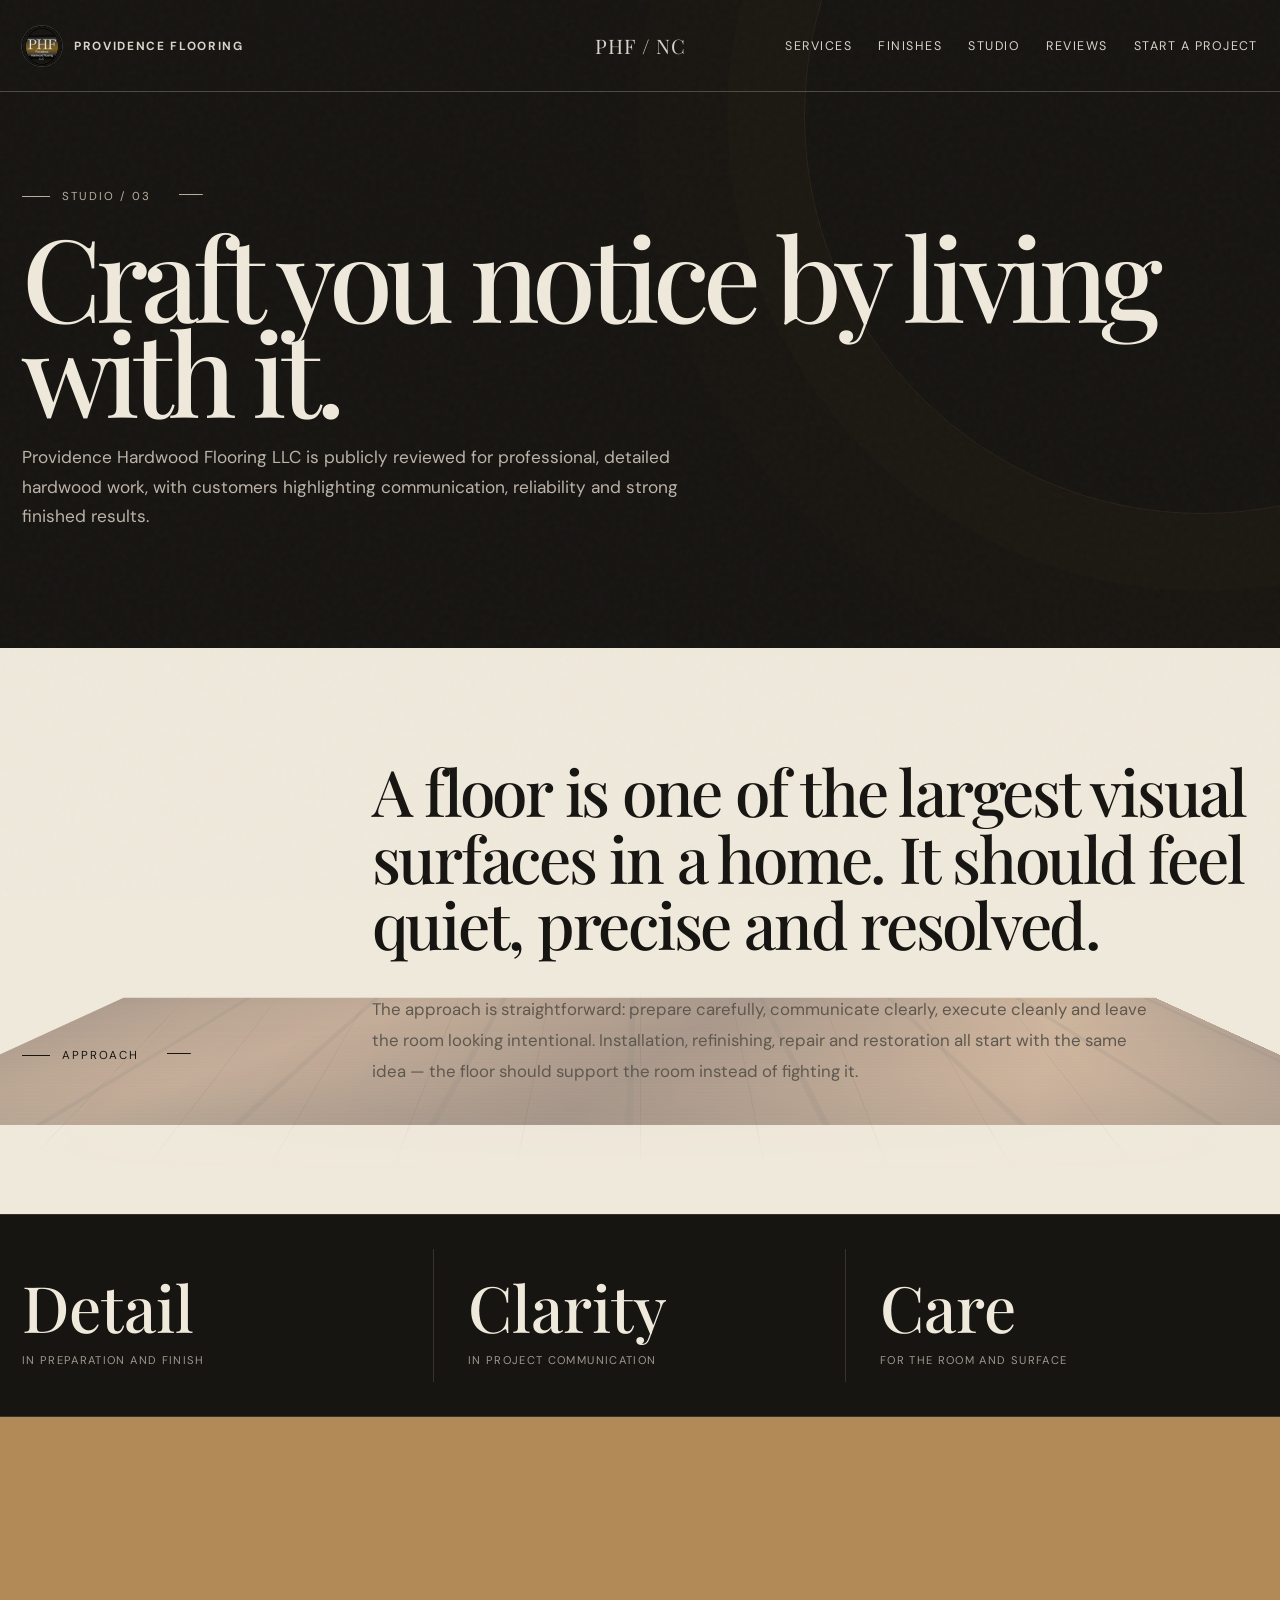
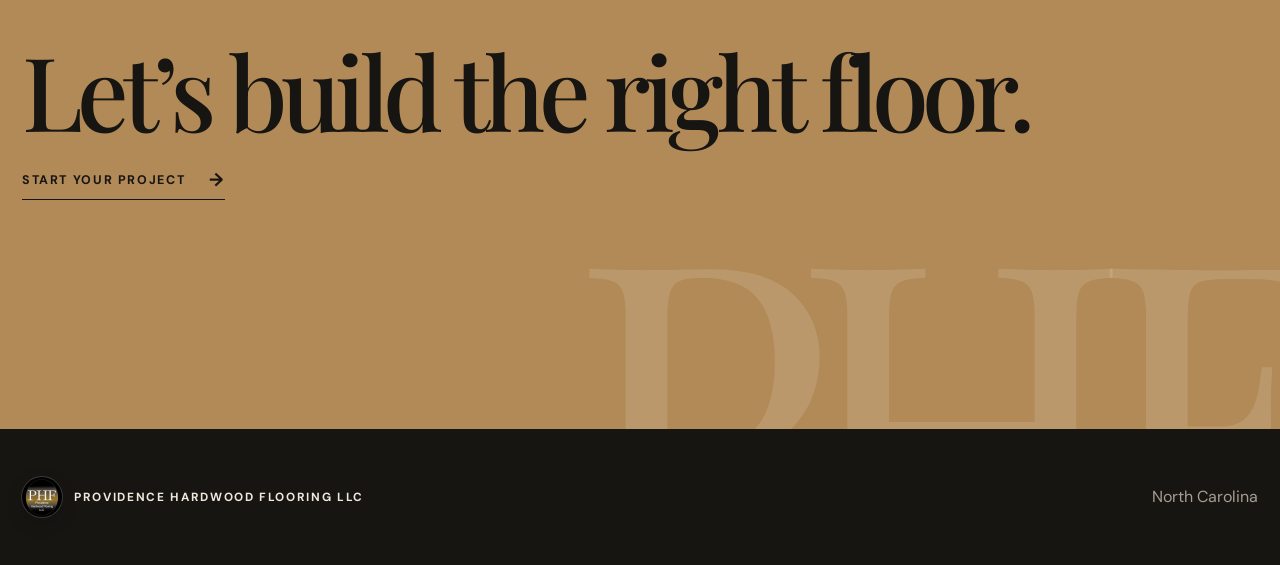
==== about.html @ 2ab694fd "Add files via upload" ====
<!doctype html><html lang="en"><head><meta charset="utf-8"><meta name="viewport" content="width=device-width,initial-scale=1">
<link rel="icon" type="image/jpeg" href="logo.jpeg"><title>The Work | Providence Hardwood Flooring LLC</title><link rel="stylesheet" href="styles.css"></head><body><div class="noise"></div>
<header class="nav"><div class="shell nav-inner"><a class="brand" href="index.html"><img src="logo.jpeg" alt="Providence Hardwood Flooring logo"><span>Providence Flooring</span></a><div class="nav-mark">PHF / NC</div><nav class="links"><a href="services.html">Services</a><a href="gallery.html">Finishes</a><a href="about.html">Studio</a><a href="reviews.html">Reviews</a><a href="contact.html">Start a project</a></nav><button class="menu-btn">☰</button></div><div class="mobile-panel"><a href="services.html">Services</a><a href="gallery.html">Finishes</a><a href="about.html">Studio</a><a href="reviews.html">Reviews</a><a href="contact.html">Start a project</a></div></header>
<main><section class="page-hero"><div class="shell"><div class="section-label">Studio / 03</div><h1>Craft you notice by living with it.</h1><p>Providence Hardwood Flooring LLC is publicly reviewed for professional, detailed hardwood work, with customers highlighting communication, reliability and strong finished results.</p></div></section>
<section class="content-section"><div class="shell editorial-grid"><div class="section-label">Approach</div><div class="editorial-main"><p class="large-copy">A floor is one of the largest visual surfaces in a home. It should feel quiet, precise and resolved.</p><p class="body-copy">The approach is straightforward: prepare carefully, communicate clearly, execute cleanly and leave the room looking intentional. Installation, refinishing, repair and restoration all start with the same idea — the floor should support the room instead of fighting it.</p></div></div></section>
<section class="proof-band"><div class="shell proof-grid"><div class="proof-item"><strong>Detail</strong><span>In preparation and finish</span></div><div class="proof-item"><strong>Clarity</strong><span>In project communication</span></div><div class="proof-item"><strong>Care</strong><span>For the room and surface</span></div></div></section>
<section class="cta-architect"><div class="shell"><h2>Let’s build the right floor.</h2><a class="text-link" href="contact.html">Start your project <b>→</b></a></div></section></main>
<footer class="footer"><div class="shell footer-grid"><a class="brand" href="index.html"><img src="logo.jpeg" alt=""><span>Providence Hardwood Flooring LLC</span></a><div>North Carolina</div></div></footer><script src="app.js"></script></body></html>
---- styles.css ----
@import url('https://fonts.googleapis.com/css2?family=DM+Sans:wght@400;500;600;700&family=Playfair+Display:ital,wght@0,500;0,600;1,500&display=swap');

:root{
  --paper:#efe9dc;
  --paper-2:#e5dccb;
  --ink:#171512;
  --ink-soft:#5e584f;
  --brown:#6f4a2d;
  --brown-deep:#392719;
  --brass:#a67b3d;
  --line:rgba(23,21,18,.18);
  --white:#fbf8f1;
}
*{box-sizing:border-box}
html{scroll-behavior:smooth}
body{margin:0;background:var(--paper);color:var(--ink);font-family:'DM Sans',system-ui,sans-serif;overflow-x:hidden}
a{color:inherit}
::selection{background:var(--ink);color:var(--paper)}
.noise{position:fixed;inset:0;pointer-events:none;z-index:1000;opacity:.045;background-image:url("data:image/svg+xml,%3Csvg viewBox='0 0 180 180' xmlns='http://www.w3.org/2000/svg'%3E%3Cfilter id='n'%3E%3CfeTurbulence type='fractalNoise' baseFrequency='.9' numOctaves='4' stitchTiles='stitch'/%3E%3C/filter%3E%3Crect width='100%25' height='100%25' filter='url(%23n)' opacity='.55'/%3E%3C/svg%3E")}
.shell{width:min(1480px,calc(100% - 44px));margin:auto}

/* editorial navigation */
.nav{position:fixed;inset:0 0 auto;z-index:100;height:92px;border-bottom:1px solid rgba(239,233,220,.28);color:var(--paper);mix-blend-mode:difference}
.nav-inner{height:100%;display:grid;grid-template-columns:1fr auto 1fr;align-items:center}
.brand{display:flex;align-items:center;gap:12px;text-decoration:none;font-weight:700;letter-spacing:.14em;font-size:.74rem;text-transform:uppercase}
.brand img{width:40px;height:40px;border-radius:50%;object-fit:cover;filter:grayscale(1) contrast(1.1)}
.nav-mark{font-family:'Playfair Display',serif;font-size:1.25rem;letter-spacing:.05em}
.links{justify-self:end;display:flex;align-items:center;gap:26px}
.links a{text-decoration:none;font-size:.78rem;text-transform:uppercase;letter-spacing:.12em;position:relative}
.links a:after{content:"";position:absolute;left:0;right:100%;bottom:-5px;height:1px;background:currentColor;transition:.25s}
.links a:hover:after{right:0}
.menu-btn{display:none;border:0;background:none;color:inherit;font-size:1.4rem}
.mobile-panel{display:none}

/* homepage */
.hero{min-height:100vh;background:var(--ink);color:var(--paper);position:relative;overflow:hidden;padding:128px 0 42px}
.hero-grid{display:grid;grid-template-columns:minmax(0,1.15fr) minmax(370px,.85fr);gap:3vw;align-items:end;min-height:calc(100vh - 170px)}
.hero-kicker{font-size:.75rem;letter-spacing:.18em;text-transform:uppercase;display:flex;gap:12px;align-items:center;margin-bottom:20px}
.hero-kicker:before{content:"";width:56px;height:1px;background:currentColor}
.hero h1{font-family:'Playfair Display',serif;font-size:clamp(5rem,10.4vw,11rem);font-weight:500;letter-spacing:-.07em;line-height:.72;margin:0;max-width:1100px}
.hero h1 i{font-weight:500;color:#b99768}
.hero-copy{padding:0 0 22px 24px;border-left:1px solid rgba(239,233,220,.28)}
.hero-copy p{font-size:clamp(1rem,1.5vw,1.25rem);line-height:1.65;color:#c9c0b2;max-width:500px;margin:0 0 28px}
.text-link{display:inline-flex;gap:24px;align-items:center;text-decoration:none;text-transform:uppercase;letter-spacing:.13em;font-size:.78rem;font-weight:700;border-bottom:1px solid currentColor;padding-bottom:7px}
.text-link b{font-size:1.15rem;transition:.25s transform}.text-link:hover b{transform:translateX(6px)}
.hero-floor{position:absolute;right:-5vw;top:22vh;width:44vw;height:46vw;max-height:620px;max-width:620px;perspective:1000px;pointer-events:none;opacity:.72}
.hero-floor-inner{position:absolute;inset:6%;transform:rotateX(63deg) rotateZ(35deg);transform-style:preserve-3d}
.hero-floor .plank{position:absolute;left:0;width:100%;height:11%;border:1px solid rgba(255,255,255,.18);background:linear-gradient(90deg,#322217,#765033 35%,#472f20 70%,#8b6443);box-shadow:0 10px 30px rgba(0,0,0,.28);transform:translateZ(calc(var(--i) * 5px));top:calc(var(--i) * 10%)}
.hero-logo-seal{position:absolute;right:4vw;bottom:44px;width:116px;height:116px;border-radius:50%;border:1px solid rgba(239,233,220,.42);display:grid;place-items:center;animation:spin 22s linear infinite}
.hero-logo-seal img{width:78px;height:78px;border-radius:50%;object-fit:cover;animation:spinReverse 22s linear infinite}
.hero-index{position:absolute;left:22px;bottom:36px;writing-mode:vertical-rl;transform:rotate(180deg);font-size:.7rem;letter-spacing:.18em;text-transform:uppercase;color:#817a70}

.statement{padding:120px 0 140px;border-bottom:1px solid var(--line)}
.statement-grid{display:grid;grid-template-columns:220px 1fr;gap:8vw;align-items:start}
.section-label{font-size:.72rem;letter-spacing:.17em;text-transform:uppercase;position:sticky;top:125px;display:flex;align-items:center;gap:12px}.section-label:before{content:"";width:28px;height:1px;background:var(--ink)}
.statement h2{font-family:'Playfair Display',serif;font-size:clamp(3.3rem,6.4vw,7.4rem);line-height:.95;font-weight:500;letter-spacing:-.045em;margin:0;max-width:1150px}
.statement h2 span{color:var(--brass);font-style:italic}

.services-strip{border-bottom:1px solid var(--line)}
.service-row{display:grid;grid-template-columns:90px 1fr 1fr 54px;gap:3vw;align-items:center;padding:34px 0;border-top:1px solid var(--line);text-decoration:none;transition:.35s background,.35s padding}
.service-row:hover{background:rgba(255,255,255,.3);padding-left:18px;padding-right:18px}
.service-num{font-family:'Playfair Display',serif;font-size:1.2rem;color:var(--brass)}
.service-row h3{font-family:'Playfair Display',serif;font-weight:500;font-size:clamp(2rem,3.8vw,4.2rem);margin:0;letter-spacing:-.035em}
.service-row p{color:var(--ink-soft);line-height:1.6;max-width:490px;margin:0}.service-arrow{font-size:2rem;text-align:right}

.floor-journey{height:260vh;position:relative;background:var(--brown-deep);color:var(--paper)}
.floor-pin{height:100vh;position:sticky;top:0;overflow:hidden;display:grid;place-items:center;perspective:1200px}
.floor-copy{position:absolute;z-index:5;left:6vw;top:13vh;max-width:650px}
.floor-copy .section-label{position:static;color:#cbb9a3}.floor-copy .section-label:before{background:#cbb9a3}
.floor-copy h2{font-family:'Playfair Display',serif;font-size:clamp(4.6rem,9vw,10rem);font-weight:500;line-height:.82;letter-spacing:-.06em;margin:22px 0 20px}
.floor-copy p{max-width:500px;color:#c5b6a4;line-height:1.7}
.board-deck{position:absolute;left:50%;bottom:-34vh;width:150vw;height:120vh;transform:translateX(-50%) rotateX(68deg);transform-origin:50% 100%;display:grid;grid-template-columns:repeat(9,1fr);gap:10px;transform-style:preserve-3d}
.board{position:relative;background:linear-gradient(90deg,#4a2d19,#825a35 20%,#5a3821 48%,#9c7145 72%,#5f3b23);border:1px solid rgba(255,255,255,.09);box-shadow:inset 0 0 28px rgba(0,0,0,.25);transform:translateZ(0)}
.board:after{content:"";position:absolute;inset:0;background:repeating-linear-gradient(0deg,transparent 0 72px,rgba(0,0,0,.28) 73px 76px)}
.floor-glow{position:absolute;width:42vw;height:100vh;top:-15vh;left:50%;transform:translateX(-50%) rotate(12deg);background:rgba(255,239,198,.17);filter:blur(45px);mix-blend-mode:screen}

.proof-band{background:var(--ink);color:var(--paper);padding:34px 0;border-top:1px solid #38332d;border-bottom:1px solid #38332d}
.proof-grid{display:grid;grid-template-columns:repeat(3,1fr)}
.proof-item{padding:15px 34px;border-right:1px solid #38332d}.proof-item:first-child{padding-left:0}.proof-item:last-child{border-right:0}
.proof-item strong{font-family:'Playfair Display',serif;font-size:clamp(2.8rem,5vw,5rem);font-weight:500}.proof-item span{display:block;color:#9f978d;margin-top:4px;text-transform:uppercase;letter-spacing:.12em;font-size:.7rem}

.review-feature{padding:130px 0;background:var(--white)}
.review-grid{display:grid;grid-template-columns:.7fr 1.3fr;gap:8vw;align-items:start}
.review-score{border-top:1px solid var(--ink);padding-top:20px}.review-score strong{font-family:'Playfair Display',serif;font-size:6rem;font-weight:500;line-height:1}.review-score small{display:block;color:var(--ink-soft);margin-top:10px}
.review-quote{font-family:'Playfair Display',serif;font-size:clamp(2.7rem,5vw,5.8rem);line-height:1.03;letter-spacing:-.04em;margin:0;font-weight:500}.review-meta{margin-top:28px;color:var(--ink-soft)}

.cta-architect{background:#b28a57;min-height:68vh;display:grid;align-items:center;position:relative;overflow:hidden}
.cta-architect:before{content:"PHF";position:absolute;right:-2vw;bottom:-10vw;font-family:'Playfair Display',serif;font-size:35vw;line-height:.7;color:rgba(255,255,255,.12);letter-spacing:-.09em}
.cta-architect h2{font-family:'Playfair Display',serif;font-size:clamp(4rem,8vw,9rem);line-height:.85;letter-spacing:-.06em;font-weight:500;margin:0 0 35px;max-width:1050px;position:relative}
.cta-architect .text-link{position:relative}

/* inner pages */
.page-hero{padding:180px 0 90px;background:var(--ink);color:var(--paper);min-height:65vh;display:grid;align-items:end;position:relative;overflow:hidden}
.page-hero:after{content:"";position:absolute;width:38vw;height:38vw;right:-8vw;bottom:-19vw;border:1px solid rgba(239,233,220,.18);border-radius:50%;box-shadow:0 0 0 5vw rgba(239,233,220,.025),0 0 0 10vw rgba(239,233,220,.02)}
.page-hero .section-label{position:static;color:#b8ad9e}.page-hero .section-label:before{background:#b8ad9e}
.page-hero h1{font-family:'Playfair Display',serif;font-size:clamp(4.6rem,9vw,9.8rem);line-height:.82;letter-spacing:-.055em;font-weight:500;margin:24px 0 26px;max-width:1200px}
.page-hero p{max-width:720px;color:#bcb3a8;line-height:1.7;font-size:1.08rem}
.content-section{padding:110px 0}
.editorial-grid{display:grid;grid-template-columns:260px 1fr;gap:7vw}
.editorial-main{min-width:0}
.large-copy{font-family:'Playfair Display',serif;font-size:clamp(2.4rem,5vw,5.3rem);line-height:1.04;letter-spacing:-.035em;margin:0 0 36px;font-weight:500}
.body-copy{font-size:1.05rem;line-height:1.85;color:var(--ink-soft);max-width:780px}

.service-list{border-top:1px solid var(--line)}
.service-detail{display:grid;grid-template-columns:80px 1fr .9fr;gap:3vw;padding:40px 0;border-bottom:1px solid var(--line)}
.service-detail h3{font-family:'Playfair Display',serif;font-size:clamp(2rem,4vw,4.4rem);font-weight:500;margin:0;letter-spacing:-.03em}.service-detail p{margin:0;color:var(--ink-soft);line-height:1.7}

.gallery-grid{display:grid;grid-template-columns:1.2fr .8fr;gap:16px}
.gallery-item{height:560px;position:relative;overflow:hidden;background:#4b3424}.gallery-item:nth-child(3),.gallery-item:nth-child(4){height:390px}.gallery-item .texture{position:absolute;inset:-4%;transition:transform .7s cubic-bezier(.2,.8,.2,1)}.gallery-item:hover .texture{transform:scale(1.06) rotate(.4deg)}
.gallery-item .caption{position:absolute;left:0;bottom:0;background:var(--paper);padding:16px 20px;font-family:'Playfair Display',serif;font-size:1.35rem}
.g1{background:repeating-linear-gradient(90deg,transparent 0 16%,rgba(0,0,0,.24) 16.4% 16.8%),repeating-linear-gradient(0deg,#9b6d42 0 64px,#724828 65px 129px,#ad8355 130px 194px)}
.g2{background:repeating-linear-gradient(90deg,transparent 0 20%,rgba(0,0,0,.25) 20.4% 20.8%),repeating-linear-gradient(0deg,#433326 0 60px,#67503e 61px 121px,#31261e 122px 182px)}
.g3{background:repeating-linear-gradient(90deg,transparent 0 18%,rgba(0,0,0,.15) 18.3% 18.7%),repeating-linear-gradient(0deg,#c29b68 0 58px,#9f7748 59px 117px,#d0ae7e 118px 176px)}
.g4{background:repeating-linear-gradient(90deg,transparent 0 17%,rgba(0,0,0,.23) 17.4% 17.8%),repeating-linear-gradient(0deg,#5a3321 0 68px,#7b472b 69px 137px,#3e2418 138px 206px)}

.reviews-list{border-top:1px solid var(--line)}
.review-row{display:grid;grid-template-columns:130px 1fr 220px;gap:3vw;padding:38px 0;border-bottom:1px solid var(--line)}
.stars{letter-spacing:.14em;color:var(--brass)}.review-row blockquote{font-family:'Playfair Display',serif;font-size:clamp(1.8rem,3.4vw,3.7rem);line-height:1.08;margin:0;letter-spacing:-.025em}.review-row small{color:var(--ink-soft);line-height:1.5}

.contact-layout{display:grid;grid-template-columns:1.2fr .8fr;gap:8vw}
.form{display:grid;gap:0;border-top:1px solid var(--ink)}
.field{display:grid;grid-template-columns:170px 1fr;align-items:center;border-bottom:1px solid var(--line);padding:18px 0}.field label{text-transform:uppercase;letter-spacing:.12em;font-size:.7rem}.form input,.form textarea,.form select{border:0;background:transparent;border-radius:0;padding:12px 0;font:inherit;color:var(--ink);outline:none;width:100%}.form textarea{min-height:130px;resize:vertical}.form button{justify-self:start;margin-top:28px;border:0;background:var(--ink);color:var(--paper);padding:17px 24px;text-transform:uppercase;letter-spacing:.12em;font-size:.75rem;cursor:pointer}
.contact-aside{border-left:1px solid var(--line);padding-left:40px}.contact-aside h3{font-family:'Playfair Display',serif;font-size:2.4rem;font-weight:500;margin-top:0}.contact-aside p{color:var(--ink-soft);line-height:1.7}

.footer{background:var(--ink);color:#a59d92;padding:48px 0}.footer-grid{display:grid;grid-template-columns:1fr auto;gap:30px;align-items:center}.footer a{color:var(--paper);text-decoration:none}.footer .brand{color:var(--paper)}

@keyframes spin{to{transform:rotate(360deg)}}@keyframes spinReverse{to{transform:rotate(-360deg)}}
@media(max-width:900px){
 .shell{width:min(100% - 28px,1480px)}.nav{height:76px}.nav-inner{grid-template-columns:1fr auto}.nav-mark{display:none}.links{display:none}.menu-btn{display:block;justify-self:end}.mobile-panel.open{display:flex;position:fixed;top:76px;left:0;right:0;background:var(--ink);color:var(--paper);padding:28px;flex-direction:column;gap:20px;border-top:1px solid #39342e}.mobile-panel a{text-decoration:none;font-family:'Playfair Display',serif;font-size:2rem}
 .hero{padding-top:108px}.hero-grid{grid-template-columns:1fr;align-content:end}.hero h1{font-size:clamp(4.5rem,19vw,8rem);max-width:90vw}.hero-copy{border-left:0;padding:0;max-width:85%;position:relative;z-index:4}.hero-floor{width:85vw;height:85vw;right:-30vw;top:22vh;opacity:.36}.hero-logo-seal{display:none}.statement-grid,.editorial-grid{grid-template-columns:1fr}.section-label{position:static;margin-bottom:28px}.service-row{grid-template-columns:60px 1fr 42px}.service-row p{display:none}.floor-copy{left:22px;right:22px;top:14vh}.board-deck{width:250vw}.proof-grid{grid-template-columns:1fr}.proof-item{border-right:0;border-bottom:1px solid #38332d;padding:24px 0}.review-grid{grid-template-columns:1fr}.review-score{margin-bottom:20px}.service-detail{grid-template-columns:55px 1fr}.service-detail p{grid-column:2}.gallery-grid,.contact-layout{grid-template-columns:1fr}.gallery-item,.gallery-item:nth-child(3),.gallery-item:nth-child(4){height:420px}.review-row{grid-template-columns:1fr}.contact-aside{border-left:0;border-top:1px solid var(--line);padding:35px 0 0}.footer-grid{grid-template-columns:1fr}
}
@media(max-width:560px){.statement{padding:90px 0}.content-section{padding:82px 0}.page-hero{padding-top:140px;min-height:72vh}.page-hero h1{font-size:clamp(4rem,20vw,6.5rem)}.field{grid-template-columns:1fr;gap:6px}.gallery-item,.gallery-item:nth-child(3),.gallery-item:nth-child(4){height:330px}}


/* === Providence Immersive Scroll System === */
:root{
  --grain-a: rgba(112,72,38,.20);
  --grain-b: rgba(255,255,255,.07);
}
body{overflow-x:hidden}
main{position:relative}
main::before{
  content:"";
  position:fixed;
  inset:auto -12vw -25vh -12vw;
  height:58vh;
  pointer-events:none;
  z-index:-1;
  opacity:.42;
  transform:perspective(900px) rotateX(68deg) translateY(var(--floor-shift,0px));
  transform-origin:center bottom;
  background:
    repeating-linear-gradient(90deg,transparent 0 11.8%,rgba(0,0,0,.18) 12% 12.4%),
    repeating-linear-gradient(0deg,rgba(255,255,255,.025) 0 3px,transparent 3px 11px),
    linear-gradient(115deg,#5f351f,#8e5a34 25%,#4b291b 52%,#a66b3d 78%,#513020);
  box-shadow:0 -50px 120px rgba(0,0,0,.22) inset;
  filter:saturate(.88);
  transition:opacity .25s ease;
}
.page-hero,.content-section,.proof,.services-preview,.story,.footer{
  position:relative;
  isolation:isolate;
}
.page-hero{
  min-height:72vh;
  display:flex;
  align-items:center;
  overflow:hidden;
}
.page-hero::after{
  content:"";
  position:absolute;
  width:62vw;
  height:62vw;
  right:-25vw;
  top:-22vw;
  border:1px solid rgba(120,82,51,.22);
  border-radius:50%;
  box-shadow:0 0 0 6vw rgba(120,82,51,.035),0 0 0 13vw rgba(120,82,51,.025);
  transform:translate3d(0,var(--orb-y,0),0) rotate(var(--orb-r,0deg));
  pointer-events:none;
  z-index:-1;
}
.content-section{
  transform-style:preserve-3d;
}
.content-section::before{
  content:"";
  position:absolute;
  left:6vw;
  right:6vw;
  top:8%;
  height:84%;
  z-index:-1;
  opacity:.16;
  background:
    repeating-linear-gradient(90deg,rgba(86,49,26,.55) 0 1px,transparent 1px 10%),
    linear-gradient(90deg,transparent,rgba(137,86,44,.16),transparent);
  transform:perspective(1200px) rotateX(62deg) translateY(var(--section-floor,0px)) scale(1.1);
  transform-origin:center bottom;
  mask-image:linear-gradient(to bottom,transparent,#000 20%,#000 72%,transparent);
}
.service-row,.review-card,.finish-card,.contact-aside,.form{
  transition:transform .18s linear,box-shadow .25s ease;
  transform:translate3d(var(--scroll-x,0),var(--scroll-y,0),0) rotateX(var(--tilt-x,0deg)) rotateY(var(--tilt-y,0deg));
  will-change:transform;
}
.service-row:nth-child(odd),.finish-card:nth-child(odd){--drift-dir:-1}
.service-row:nth-child(even),.finish-card:nth-child(even){--drift-dir:1}
.reveal{
  opacity:0;
  transform:translateY(46px) scale(.985);
  transition:opacity .75s cubic-bezier(.2,.8,.2,1),transform .85s cubic-bezier(.2,.8,.2,1);
}
.reveal.in{
  opacity:1;
  transform:none;
}
.section-label{
  position:relative;
}
.section-label::after{
  content:"";
  display:inline-block;
  width:68px;
  height:1px;
  margin:0 0 4px 16px;
  background:currentColor;
  transform-origin:left;
  transform:scaleX(var(--line-progress,.35));
}
@media(max-width:760px){
  main::before{height:42vh;bottom:-18vh;opacity:.28}
  .page-hero{min-height:60vh}
  .page-hero::after{width:92vw;height:92vw;right:-52vw;top:-20vw}
}


/* =========================================================
   HOME V2 — IMMERSIVE ARCHITECTURAL FLOOR EXPERIENCE
   ========================================================= */
.home-v2{background:#17130f;color:#f4eee2}
.home-v2 main::before{display:none}
.home-v2 .nav{mix-blend-mode:normal;background:linear-gradient(to bottom,rgba(17,14,11,.72),transparent);border-bottom:0;backdrop-filter:blur(0)}
.home-v2 .nav.scrolled{background:rgba(20,16,13,.86);backdrop-filter:blur(16px);border-bottom:1px solid rgba(255,255,255,.08)}
.phf-scene{position:relative;overflow:hidden}
.phf-kicker,.phf-eyebrow,.phf-side-note{font-size:.7rem;text-transform:uppercase;letter-spacing:.2em}
.phf-action{display:inline-flex;align-items:center;gap:28px;text-decoration:none;border-bottom:1px solid currentColor;padding:0 0 8px;text-transform:uppercase;font-size:.72rem;letter-spacing:.15em;font-weight:700}
.phf-action b{font-size:1rem;transition:transform .25s}.phf-action:hover b{transform:translate(5px,-4px)}
.phf-action-light{color:#f3eadb}

.phf-hero{height:120vh;min-height:880px;background:
 radial-gradient(circle at 72% 22%,rgba(150,98,54,.28),transparent 33%),
 linear-gradient(145deg,#17120e 0%,#241912 48%,#0f0d0b 100%)}
.phf-hero-layout{position:relative;z-index:5;padding-top:150px;height:100vh;display:flex;flex-direction:column;justify-content:center}
.phf-eyebrow{position:absolute;top:132px;left:0;color:#bdb1a1}
.phf-hero h1{font-family:'Playfair Display',serif;font-weight:500;font-size:clamp(5.4rem,11.5vw,12rem);line-height:.73;letter-spacing:-.075em;margin:0;max-width:1200px;text-shadow:0 12px 60px rgba(0,0,0,.28)}
.phf-hero h1 em{font-weight:500;color:#b98a58}
.phf-hero-bottom{display:grid;grid-template-columns:minmax(280px,520px) auto;gap:60px;align-items:end;margin-top:52px;max-width:960px}
.phf-hero-bottom p{margin:0;color:#c9bcaa;font-size:1.05rem;line-height:1.7}
.phf-hero-deck{position:absolute;left:46%;right:-16%;top:10%;bottom:-17%;perspective:1200px;transform:rotate(-2deg);z-index:2;pointer-events:none}
.phf-deck-track{position:absolute;inset:0;transform:rotateX(61deg) rotateZ(-18deg) translate3d(var(--hero-deck-x,0),var(--hero-deck-y,0),0);transform-origin:center 75%;transform-style:preserve-3d}
.phf-deck-track i{position:absolute;left:0;top:calc(var(--n)*7.1%);width:100%;height:7.5%;background:
 repeating-linear-gradient(90deg,rgba(255,255,255,.07) 0 2px,transparent 2px 18px),
 linear-gradient(90deg,#2f1d13,#7f5131 24%,#40281a 52%,#9c6840 76%,#382117);
 border:1px solid rgba(255,255,255,.08);box-shadow:0 18px 45px rgba(0,0,0,.34);
 transform:translateZ(calc(var(--hero-wave,0px) + var(--n)*3px)) translateX(calc((var(--n) - 6)*-4px));filter:brightness(calc(.72 + var(--hero-light,.1)))}
.phf-ambient{position:absolute;border-radius:50%;filter:blur(1px);pointer-events:none}
.phf-ambient-a{width:38vw;height:38vw;right:-10vw;top:-10vw;border:1px solid rgba(222,181,128,.19);box-shadow:0 0 0 6vw rgba(222,181,128,.025),0 0 0 12vw rgba(222,181,128,.018)}
.phf-ambient-b{width:15vw;height:15vw;right:24vw;top:19vh;background:radial-gradient(circle,rgba(255,197,124,.22),transparent 68%);filter:blur(28px)}

.phf-intro{background:#eee6d8;color:#191512;padding:160px 0 130px}
.phf-intro-grid{display:grid;grid-template-columns:220px 1fr;gap:8vw}
.phf-intro h2{font-family:'Playfair Display',serif;font-size:clamp(4rem,7.5vw,8.5rem);line-height:.88;letter-spacing:-.055em;font-weight:500;margin:0}
.phf-intro h2 em{font-weight:500;color:#7c4c2e}
.phf-intro p{font-size:1.1rem;line-height:1.8;color:#62584e;max-width:650px;margin:42px 0 0 20%}
.phf-side-note{padding-top:14px}
.phf-ribbon{margin-top:130px;border-top:1px solid rgba(25,21,18,.18);border-bottom:1px solid rgba(25,21,18,.18);white-space:nowrap;overflow:hidden;transform:rotate(-1.5deg) scale(1.02)}
.phf-ribbon span{display:inline-block;font-family:'Playfair Display',serif;font-size:clamp(2rem,4vw,4.5rem);padding:24px 3vw;color:#5d4635}
.phf-ribbon span:after{content:"✦";font-family:serif;font-size:.45em;margin-left:6vw;vertical-align:middle;color:#9f734f}

.phf-material{height:300vh;background:#24170f}
.phf-material-pin{position:sticky;top:0;height:100vh;overflow:hidden;perspective:1500px}
.phf-material-copy{position:relative;z-index:9;padding-top:16vh}
.phf-material-copy h2,.phf-portal-copy h2{font-family:'Playfair Display',serif;font-weight:500;font-size:clamp(5rem,9vw,10rem);line-height:.82;letter-spacing:-.06em;margin:20px 0;color:#f2e9dc}
.phf-material-copy p,.phf-portal-copy p{color:#c8b7a5;max-width:440px;line-height:1.7;margin:0 0 30px}
.phf-layer-stage{position:absolute;left:46%;right:-6%;top:10%;bottom:-12%;transform-style:preserve-3d;transform:perspective(1250px) rotateX(62deg) rotateZ(-20deg) translate3d(var(--material-x,0),var(--material-y,0),0)}
.phf-layer{position:absolute;left:0;width:100%;height:16%;border-radius:3px;background:
 repeating-linear-gradient(90deg,transparent 0 12%,rgba(0,0,0,.26) 12.3% 12.7%),
 repeating-linear-gradient(0deg,rgba(255,255,255,.025) 0 2px,transparent 2px 9px),
 linear-gradient(90deg,#51311e,#8b5a35 28%,#44291b 55%,#a36e43 80%,#5a3722);
 box-shadow:0 25px 55px rgba(0,0,0,.45),inset 0 1px rgba(255,255,255,.1)}
.phf-layer-1{top:2%;transform:translate3d(var(--l1x,0),var(--l1y,0),var(--l1z,0))}
.phf-layer-2{top:19%;transform:translate3d(var(--l2x,0),var(--l2y,0),var(--l2z,0))}
.phf-layer-3{top:36%;transform:translate3d(var(--l3x,0),var(--l3y,0),var(--l3z,0))}
.phf-layer-4{top:53%;transform:translate3d(var(--l4x,0),var(--l4y,0),var(--l4z,0))}
.phf-layer-5{top:70%;transform:translate3d(var(--l5x,0),var(--l5y,0),var(--l5z,0))}
.phf-layer-light{position:absolute;inset:-20%;background:linear-gradient(100deg,transparent 30%,rgba(247,196,133,.18) 48%,transparent 58%);transform:translateX(var(--material-light,-45%));mix-blend-mode:screen;pointer-events:none}

.phf-services{background:#e9dfce;color:#191512;padding:150px 0 180px}
.phf-section-head{display:grid;grid-template-columns:220px 1fr;gap:8vw;margin-bottom:90px}
.phf-section-head h2{font-family:'Playfair Display',serif;font-size:clamp(4rem,7.6vw,8rem);line-height:.87;letter-spacing:-.055em;font-weight:500;margin:0}
.phf-service-stack{perspective:1200px}
.phf-service-card{display:grid;grid-template-columns:76px 1.2fr 1fr 42px;gap:3vw;align-items:center;padding:32px 22px;border-top:1px solid rgba(25,21,18,.22);text-decoration:none;transform-origin:center;transition:background .25s,color .25s;will-change:transform}
.phf-service-card:last-child{border-bottom:1px solid rgba(25,21,18,.22)}
.phf-service-card h3{font-family:'Playfair Display',serif;font-size:clamp(2.4rem,4.5vw,5.2rem);font-weight:500;margin:0;letter-spacing:-.04em}
.phf-service-card p{color:#675d54;line-height:1.7;margin:0}
.phf-service-card b{font-size:1.5rem}
.phf-service-card:hover{background:#1b1511;color:#f3eadb}
.phf-service-card:hover p{color:#bcae9e}

.phf-portal{height:280vh;background:#100d0b}
.phf-portal-pin{position:sticky;top:0;height:100vh;overflow:hidden;perspective:1400px}
.phf-portal-frame{position:absolute;inset:0;transform-style:preserve-3d}
.phf-portal-floor{position:absolute;left:-20%;right:-20%;bottom:-36%;height:120%;display:grid;grid-template-columns:repeat(11,1fr);gap:10px;transform:perspective(1200px) rotateX(68deg) translateY(var(--portal-floor-y,0));transform-origin:center bottom}
.phf-portal-floor i{background:
 repeating-linear-gradient(0deg,rgba(255,255,255,.03) 0 2px,transparent 2px 12px),
 linear-gradient(#8d5833,#4f2e1d);border:1px solid rgba(255,255,255,.08);box-shadow:0 15px 35px rgba(0,0,0,.45);transform:translateZ(var(--portal-z,0))}
.phf-portal-wall{position:absolute;top:0;bottom:0;width:42%;background:linear-gradient(90deg,#21160f,#120e0b);transform-origin:center}
.phf-wall-left{left:-4%;transform:perspective(1000px) rotateY(calc(15deg + var(--portal-open,0deg))) translateX(var(--portal-left,0))}
.phf-wall-right{right:-4%;transform:perspective(1000px) rotateY(calc(-15deg - var(--portal-open,0deg))) translateX(var(--portal-right,0));background:linear-gradient(-90deg,#21160f,#120e0b)}
.phf-portal-light{position:absolute;width:34vw;height:90vh;left:50%;top:50%;transform:translate(-50%,-50%) scale(var(--portal-light-scale,.25));background:radial-gradient(ellipse,rgba(242,192,126,.58),rgba(177,108,54,.1) 36%,transparent 70%);filter:blur(28px)}
.phf-portal-copy{position:relative;z-index:6;padding-top:17vh;pointer-events:auto}
.phf-portal-copy h2 em{color:#b88959}

.phf-proof{background:#f1eadf;color:#191512;padding:110px 0}
.phf-proof-grid{display:grid;grid-template-columns:1.3fr repeat(3,.55fr);gap:4vw;align-items:end}
.phf-proof-intro h2{font-family:'Playfair Display',serif;font-weight:500;font-size:clamp(3rem,5vw,5.6rem);line-height:.95;letter-spacing:-.045em;margin:18px 0 0}
.phf-metric{border-left:1px solid rgba(25,21,18,.2);padding-left:28px}
.phf-metric strong{font-family:'Playfair Display',serif;font-size:clamp(4rem,6vw,7rem);font-weight:500;letter-spacing:-.05em;display:block}
.phf-metric span{font-size:.72rem;letter-spacing:.13em;text-transform:uppercase;color:#6c6157}

.phf-quote{min-height:100vh;background:#7f5232;color:#f7efe4;display:grid;align-items:center}
.phf-quote-surface{position:absolute;inset:-20%;background:
 repeating-linear-gradient(90deg,transparent 0 10%,rgba(0,0,0,.16) 10.3% 10.7%),
 repeating-linear-gradient(0deg,rgba(255,255,255,.028) 0 3px,transparent 3px 12px),
 linear-gradient(110deg,#7b4829,#a36d42 35%,#60371f 70%,#8f5a35);transform:perspective(1300px) rotateX(var(--quote-tilt,48deg)) rotateZ(var(--quote-rot,-6deg)) scale(1.25);opacity:.8}
.phf-quote:after{content:"";position:absolute;inset:0;background:radial-gradient(circle at 30% 35%,rgba(255,224,175,.18),transparent 35%),linear-gradient(to bottom,rgba(18,11,7,.25),rgba(18,11,7,.58))}
.phf-quote-grid{position:relative;z-index:3;display:grid;grid-template-columns:160px 1fr;gap:5vw;align-items:start}
.phf-quote-stars{letter-spacing:.18em;padding-top:18px}
.phf-quote blockquote{font-family:'Playfair Display',serif;font-size:clamp(3.8rem,7vw,8rem);line-height:.9;letter-spacing:-.055em;margin:0;max-width:1050px}
.phf-quote .phf-action{grid-column:2;margin-top:44px;justify-self:start}

.phf-final{min-height:105vh;background:#17130f;color:#f3eadc;display:grid;align-items:center;text-align:center}
.phf-final-inner{position:relative;z-index:3}
.phf-final h2{font-family:'Playfair Display',serif;font-size:clamp(5rem,10vw,11rem);font-weight:500;line-height:.74;letter-spacing:-.07em;margin:28px auto;max-width:1100px}
.phf-final p{color:#bcae9d;font-size:1.08rem}
.phf-final-button{display:inline-flex;align-items:center;gap:48px;margin-top:36px;padding:22px 28px;border:1px solid rgba(255,255,255,.25);text-decoration:none;text-transform:uppercase;font-size:.72rem;letter-spacing:.17em;transition:.3s}
.phf-final-button:hover{background:#f3eadc;color:#17130f;transform:translateY(-4px)}
.phf-final-orbit{position:absolute;left:50%;top:50%;width:min(76vw,980px);height:min(76vw,980px);transform:translate(-50%,-50%) rotate(var(--final-orbit,0deg));border:1px solid rgba(255,255,255,.08);border-radius:50%}
.phf-final-orbit span{position:absolute;border:1px solid rgba(191,139,83,.22);border-radius:50%}
.phf-final-orbit span:nth-child(1){inset:10%}.phf-final-orbit span:nth-child(2){inset:22%}.phf-final-orbit span:nth-child(3){inset:35%}

@media(max-width:900px){
  .phf-hero{height:105vh;min-height:760px}.phf-hero-layout{padding-top:120px}.phf-eyebrow{top:110px}
  .phf-hero h1{font-size:clamp(4.5rem,19vw,8rem)}.phf-hero-bottom{grid-template-columns:1fr;gap:28px;max-width:80%}
  .phf-hero-deck{left:28%;right:-55%;top:23%;opacity:.48}
  .phf-intro-grid,.phf-section-head{grid-template-columns:1fr}.phf-side-note,.phf-kicker{margin-bottom:24px}
  .phf-intro p{margin-left:0}.phf-ribbon{margin-top:80px}
  .phf-material-copy,.phf-portal-copy{padding-top:13vh}.phf-layer-stage{left:24%;right:-65%;top:29%;opacity:.68}
  .phf-service-card{grid-template-columns:54px 1fr 36px;padding:28px 0}.phf-service-card p{display:none}
  .phf-portal-floor{left:-70%;right:-70%}.phf-wall-left{left:-20%}.phf-wall-right{right:-20%}
  .phf-proof-grid{grid-template-columns:1fr}.phf-metric{border-left:0;border-top:1px solid rgba(25,21,18,.2);padding:24px 0 0}
  .phf-quote-grid{grid-template-columns:1fr}.phf-quote .phf-action{grid-column:1}.phf-quote blockquote{font-size:clamp(3.6rem,12vw,6.4rem)}
}
@media(max-width:560px){
  .phf-hero{min-height:700px}.phf-hero-bottom{max-width:100%}.phf-hero h1{font-size:17.5vw}
  .phf-intro{padding:110px 0 90px}.phf-intro h2,.phf-section-head h2{font-size:13.5vw}
  .phf-material,.phf-portal{height:235vh}.phf-material-copy h2,.phf-portal-copy h2{font-size:17vw}
  .phf-layer-stage{left:8%;right:-100%;top:38%}.phf-portal-copy p{max-width:75%}
  .phf-proof{padding:80px 0}.phf-quote{min-height:90vh}.phf-final h2{font-size:17vw}
}


/* =========================================================
   V4 — CONTINUOUS 3D HOME / NO DEAD GAPS
   ========================================================= */
.home-v2 main{background:#17130f}
.home-v2 .phf-scene{margin:0}
.phf-hero{height:100vh;min-height:760px}
.phf-hero-layout{height:100vh}
.phf-hero:after{
  content:"";position:absolute;left:-10%;right:-10%;bottom:-2px;height:22vh;z-index:3;pointer-events:none;
  background:linear-gradient(to bottom,transparent,#eee6d8);
  opacity:.12
}

.phf-intro{padding:120px 0 100px}
.phf-ribbon{margin-top:90px}

.phf-material{height:190vh;min-height:1450px}
.phf-material-pin{height:100vh}
.phf-material-copy{padding-top:13vh}
.phf-material-copy h2{font-size:clamp(4.6rem,8.5vw,9.2rem)}
.phf-layer-stage{left:40%;right:-3%;top:6%;bottom:-8%}
.phf-layer{height:12.5%;border-radius:5px}
.phf-layer-1{top:0}
.phf-layer-2{top:13.5%}
.phf-layer-3{top:27%}
.phf-layer-4{top:40.5%}
.phf-layer-5{top:54%}
.phf-layer-6{top:67.5%}
.phf-layer-7{top:81%}
.phf-process-notes{position:absolute;left:6vw;right:6vw;bottom:6vh;z-index:10;pointer-events:none}
.phf-process-note{
  position:absolute;right:0;bottom:0;width:min(320px,28vw);padding:18px 20px;
  border:1px solid rgba(255,255,255,.14);background:rgba(29,20,14,.62);backdrop-filter:blur(14px);
  box-shadow:0 22px 60px rgba(0,0,0,.22);opacity:0;transform:translate3d(30px,25px,0) rotateY(-8deg);
  transition:none
}
.phf-process-note span{font-size:.65rem;letter-spacing:.18em;color:#b98a58}
.phf-process-note strong{display:block;font-family:'Playfair Display',serif;font-size:1.65rem;font-weight:500;margin:7px 0}
.phf-process-note small{color:#bfae9b;font-size:.82rem}
.phf-process-note-b{right:7vw}
.phf-process-note-c{right:14vw}

.phf-floor-bridge{
  height:20vh;min-height:150px;position:relative;overflow:hidden;background:#17130f;perspective:900px;margin:-1px 0
}
.phf-floor-bridge-a{background:linear-gradient(#24170f,#e9dfce)}
.phf-floor-bridge-b{background:linear-gradient(#e9dfce,#100d0b)}
.phf-floor-bridge-c{background:linear-gradient(#7f5232,#17130f)}
.phf-bridge-track{
  position:absolute;left:-12%;right:-12%;top:-42%;height:170%;
  display:grid;grid-template-columns:repeat(9,1fr);gap:8px;
  transform:perspective(1000px) rotateX(68deg) rotateZ(var(--bridge-r,-3deg)) translateY(var(--bridge-y,0));
  transform-origin:center bottom
}
.phf-bridge-track i{
  background:
   repeating-linear-gradient(0deg,rgba(255,255,255,.03) 0 2px,transparent 2px 11px),
   linear-gradient(90deg,#4f2e1c,#9d673e 32%,#5d3823 70%,#3f2618);
  border:1px solid rgba(255,255,255,.08);box-shadow:0 18px 42px rgba(0,0,0,.3);
  transform:translateZ(var(--bridge-z,0))
}

.phf-services{padding:120px 0 135px}
.phf-section-head{margin-bottom:55px}
.phf-service-card{padding:26px 22px}
.phf-service-card:hover{transform:translateZ(34px) rotateX(-1.5deg)!important;box-shadow:0 30px 70px rgba(34,21,13,.16)}

.phf-portal{height:185vh;min-height:1450px}
.phf-portal-copy{padding-top:14vh}
.phf-portal-floor{bottom:-30%;height:112%}

.phf-proof{padding:90px 0}
.phf-quote{min-height:86vh}
.phf-final{min-height:88vh}

.phf-intro,.phf-services,.phf-proof{box-shadow:0 -1px 0 rgba(0,0,0,.05),0 1px 0 rgba(0,0,0,.05)}
.phf-material,.phf-portal,.phf-quote,.phf-final{box-shadow:inset 0 1px rgba(255,255,255,.03)}

@media(max-width:900px){
  .phf-hero{height:92vh;min-height:680px}
  .phf-hero-layout{height:92vh}
  .phf-material{height:165vh;min-height:1180px}
  .phf-portal{height:165vh;min-height:1180px}
  .phf-layer-stage{left:17%;right:-70%;top:28%}
  .phf-process-notes{left:4vw;right:4vw;bottom:5vh}
  .phf-process-note{width:min(290px,72vw);right:0!important}
  .phf-floor-bridge{height:14vh;min-height:100px}
}
@media(max-width:560px){
  .phf-intro{padding:85px 0 70px}
  .phf-material{height:150vh;min-height:1050px}
  .phf-portal{height:150vh;min-height:1050px}
  .phf-services{padding:85px 0 95px}
  .phf-proof{padding:70px 0}
  .phf-quote{min-height:78vh}
  .phf-final{min-height:82vh}
}


/* =========================================================
   V5 — PINNED SCROLL CINEMATIC SEQUENCES
   The viewport remains on each animation until its sequence
   reaches 100%, then normal page flow continues.
   ========================================================= */
.phf-pinned-scene{position:relative}
.phf-material{height:260vh;min-height:1800px}
.phf-portal{height:290vh;min-height:2000px}
.phf-quote{height:220vh;min-height:1550px;display:block}
.phf-final{height:190vh;min-height:1400px;display:block}

.phf-material-pin,
.phf-portal-pin{
  position:sticky;top:0;height:100vh;min-height:650px;overflow:hidden
}
.phf-quote > .shell,
.phf-final > .shell{position:relative}
.phf-quote{
  --quote-copy-y:0px
}
.phf-quote .phf-quote-surface,
.phf-quote .phf-quote-grid{
  position:sticky
}
.phf-quote .phf-quote-grid{
  top:0;height:100vh;display:grid;align-content:center
}
.phf-final .phf-final-inner{
  position:sticky;top:0;height:100vh;display:flex;flex-direction:column;align-items:center;justify-content:center
}
.phf-final .phf-final-orbit{position:sticky;top:0;margin-top:-100vh;height:100vh;pointer-events:none}

.phf-scene-progress{
  position:absolute;right:28px;top:50%;width:2px;height:120px;transform:translateY(-50%);
  background:rgba(255,255,255,.15);z-index:30
}
.phf-scene-progress span{
  display:block;width:100%;height:var(--scene-progress,0%);background:#d2a06e;transform-origin:top
}

/* Detailed exterior + entry reveal */
.phf-house-scene{
  position:absolute;inset:0;overflow:hidden;perspective:1300px;background:#0f0d0b;z-index:1
}
.phf-house-sky{
  position:absolute;inset:0;background:
    radial-gradient(circle at 50% 12%,rgba(255,214,160,.22),transparent 26%),
    linear-gradient(#151311,#0d0c0b 62%);
}
.phf-house-facade{
  position:absolute;left:50%;top:53%;width:min(76vw,1050px);height:min(72vh,720px);
  transform:translate(-50%,-50%) scale(var(--facade-scale,1));
  background:linear-gradient(90deg,#36281f,#4a382c 50%,#30251e);
  box-shadow:0 40px 120px rgba(0,0,0,.58),inset 0 1px rgba(255,255,255,.06);
  overflow:hidden;z-index:3
}
.phf-house-facade:before{
  content:"";position:absolute;inset:0;background:
    repeating-linear-gradient(0deg,transparent 0 32px,rgba(0,0,0,.13) 32px 34px);
  opacity:.6
}
.phf-house-window{
  position:absolute;top:20%;width:18%;height:30%;border:10px solid #241b16;background:rgba(195,151,103,.08);
  display:grid;grid-template-columns:1fr 1fr;grid-template-rows:1fr 1fr;box-shadow:inset 0 0 35px rgba(0,0,0,.42)
}
.phf-house-window span{border:1px solid rgba(238,206,161,.14);background:linear-gradient(145deg,rgba(255,221,168,.12),rgba(255,255,255,.015))}
.phf-house-window-left{left:9%}.phf-house-window-right{right:9%}
.phf-house-door-frame{
  position:absolute;left:50%;bottom:0;width:28%;height:62%;transform:translateX(-50%);
  background:#17110e;border:12px solid #251b16;box-shadow:0 0 0 2px rgba(255,255,255,.03)
}
.phf-house-door{
  position:absolute;inset:0;background:
    linear-gradient(90deg,rgba(255,255,255,.03),transparent 18% 82%,rgba(0,0,0,.16)),
    linear-gradient(#654025,#4a2f1f);
  transform-origin:left center;
  transform:perspective(1000px) rotateY(var(--door-angle,0deg));
  box-shadow:0 0 55px rgba(0,0,0,.45);z-index:3
}
.phf-door-panel{position:absolute;left:14%;right:14%;border:2px solid rgba(25,15,10,.42);box-shadow:inset 0 0 0 3px rgba(255,255,255,.025)}
.phf-door-panel-a{top:9%;height:20%}.phf-door-panel-b{top:34%;height:20%}.phf-door-panel-c{top:59%;height:14%}.phf-door-panel-d{top:78%;height:14%}
.phf-door-knob{position:absolute;right:12%;top:52%;width:12px;height:12px;border-radius:50%;background:radial-gradient(circle at 35% 35%,#e4c187,#8a6238);box-shadow:0 0 14px rgba(226,181,116,.25)}
.phf-door-glow{
  position:absolute;inset:0;background:radial-gradient(circle at 50% 55%,rgba(255,208,144,.68),rgba(255,181,98,.12) 42%,transparent 72%);
  opacity:var(--door-glow,0);filter:blur(8px)
}
.phf-house-step{position:absolute;left:50%;transform:translateX(-50%);background:#221a15;box-shadow:0 12px 35px rgba(0,0,0,.36)}
.phf-step-1{bottom:0;width:36%;height:4.5%}.phf-step-2{bottom:4.5%;width:30%;height:3.8%}

.phf-entry-room{
  position:absolute;inset:0;opacity:var(--room-opacity,0);transform:scale(var(--room-scale,1.12)) translateY(var(--room-y,2vh));
  z-index:2;transform-origin:center 55%
}
.phf-entry-wall{position:absolute;top:0;bottom:0;width:46%;background:linear-gradient(#d8c9b8,#bfae9c)}
.phf-entry-wall-left{left:0;clip-path:polygon(0 0,100% 18%,100% 100%,0 100%);filter:brightness(.75)}
.phf-entry-wall-right{right:0;clip-path:polygon(0 18%,100% 0,100% 100%,0 100%);filter:brightness(.67)}
.phf-entry-ceiling{position:absolute;left:18%;right:18%;top:0;height:25%;background:linear-gradient(#d8cec3,#a79788);clip-path:polygon(0 0,100% 0,78% 100%,22% 100%)}
.phf-entry-back{position:absolute;left:34%;right:34%;top:18%;bottom:28%;background:linear-gradient(#cbbbab,#b2a18f);box-shadow:inset 0 0 45px rgba(0,0,0,.12)}
.phf-entry-art{position:absolute;left:50%;top:16%;width:38%;height:27%;transform:translateX(-50%);background:linear-gradient(135deg,#5e4c40,#b18a66);border:9px solid #27201b}
.phf-entry-console{position:absolute;left:50%;bottom:10%;width:58%;height:7%;transform:translateX(-50%);background:#34251c;box-shadow:0 18px 25px rgba(0,0,0,.22)}
.phf-entry-console:before,.phf-entry-console:after{content:"";position:absolute;top:100%;width:5%;height:150%;background:#2a1f19}
.phf-entry-console:before{left:8%}.phf-entry-console:after{right:8%}
.phf-entry-floor{
  position:absolute;left:-26%;right:-26%;bottom:-35%;height:92%;display:grid;grid-template-columns:repeat(13,1fr);gap:6px;
  transform:perspective(1000px) rotateX(68deg) translateY(var(--entry-floor-y,0));
  transform-origin:center bottom
}
.phf-entry-floor i{
  background:
    repeating-linear-gradient(0deg,rgba(255,255,255,.04) 0 2px,transparent 2px 13px),
    linear-gradient(90deg,#855432,#b7784c 30%,#684025 60%,#a46b43);
  border:1px solid rgba(255,255,255,.08);box-shadow:0 14px 30px rgba(0,0,0,.28);
  transform:translateZ(var(--floor-rise,0))
}
.phf-entry-light{
  position:absolute;left:50%;top:35%;width:36%;height:58%;transform:translateX(-50%) scale(var(--entry-light,1));
  background:radial-gradient(ellipse,rgba(255,220,166,.5),rgba(255,186,102,.08) 44%,transparent 70%);
  filter:blur(20px)
}

.phf-portal-copy{transition:none}
.phf-portal-copy{opacity:var(--portal-copy-opacity,1);transform:translateY(var(--portal-copy-y,0))}
.phf-portal-copy h2 em{color:#d6a06b}

/* Make every animated board stay in-view while its motion completes */
.phf-material .phf-layer-stage{top:4%;bottom:-2%}
.phf-material .phf-process-notes{bottom:8vh}
.phf-material .phf-scene-progress{--scene-progress:var(--material-progress,0%)}
.phf-portal .phf-scene-progress{--scene-progress:var(--portal-progress,0%)}

@media(max-width:900px){
  .phf-material{height:230vh;min-height:1500px}
  .phf-portal{height:250vh;min-height:1700px}
  .phf-house-facade{width:92vw;height:66vh}
  .phf-house-window{display:none}
  .phf-house-door-frame{width:42%;height:58%}
  .phf-entry-back{left:24%;right:24%}
  .phf-entry-floor{left:-70%;right:-70%}
  .phf-scene-progress{right:12px}
}
@media(max-width:560px){
  .phf-material{height:210vh;min-height:1350px}
  .phf-portal{height:225vh;min-height:1500px}
  .phf-house-facade{height:60vh;top:57%}
  .phf-house-door-frame{width:48%}
}


/* =========================================================
   V6 — TRUE AUTO-PLAY SCENES
   Scroll triggers the scene; animation then plays by time.
   User scroll is temporarily held until the sequence finishes.
   ========================================================= */
html.phf-cinematic-lock,
html.phf-cinematic-lock body{
  overscroll-behavior:none;
}
.phf-autoplay-scene{
  min-height:100vh !important;
  height:auto !important;
}
.phf-autoplay-scene > .phf-material-pin,
.phf-autoplay-scene > .phf-portal-pin{
  position:relative !important;
  top:auto !important;
  height:100vh !important;
}
.phf-autoplay-scene.phf-quote{
  height:100vh !important;
  min-height:100vh !important;
}
.phf-autoplay-scene.phf-final{
  height:100vh !important;
  min-height:100vh !important;
}
.phf-autoplay-scene.phf-quote .phf-quote-grid,
.phf-autoplay-scene.phf-final .phf-final-inner,
.phf-autoplay-scene.phf-final .phf-final-orbit{
  position:absolute !important;
}
.phf-autoplay-scene.phf-quote .phf-quote-grid{
  inset:0;
  height:100%;
}
.phf-autoplay-scene.phf-final .phf-final-inner{
  inset:0;
  height:100%;
}
.phf-autoplay-scene.phf-final .phf-final-orbit{
  left:50%;top:50%;margin:0;
}
.phf-playing-label{
  position:absolute;
  left:28px;
  bottom:26px;
  z-index:50;
  font-size:.62rem;
  letter-spacing:.18em;
  text-transform:uppercase;
  color:rgba(255,255,255,.5);
  opacity:0;
  transform:translateY(8px);
  transition:opacity .25s ease,transform .25s ease;
  pointer-events:none;
}
.phf-autoplay-scene.is-playing .phf-playing-label{
  opacity:1;
  transform:none;
}
.phf-autoplay-scene .phf-scene-progress span{
  transition:none !important;
}
.phf-autoplay-scene.is-playing{
  z-index:20;
}
@media (prefers-reduced-motion: reduce){
  .phf-playing-label{display:none}
}

/* =========================================================
   V7 — SMOOTH SCROLL-SCRUBBED CINEMATICS
   No autoplay, no scroll lock, no timer-based motion.
   ========================================================= */
html.phf-cinematic-lock,
html.phf-cinematic-lock body{overscroll-behavior:auto!important}
.phf-playing-label{display:none!important}
.phf-material{height:220vh!important;min-height:1500px!important}
.phf-portal{height:240vh!important;min-height:1650px!important}
.phf-quote{height:170vh!important;min-height:1200px!important;display:block!important}
.phf-final{height:150vh!important;min-height:1100px!important;display:block!important}

.phf-material > .phf-material-pin,
.phf-portal > .phf-portal-pin{
  position:sticky!important;
  top:0!important;
  height:100vh!important;
  min-height:650px!important;
}
.phf-quote .phf-quote-grid{
  position:sticky!important;
  top:0!important;
  height:100vh!important;
  align-content:center!important;
}
.phf-final .phf-final-inner{
  position:sticky!important;
  top:0!important;
  height:100vh!important;
  display:flex!important;
  flex-direction:column!important;
  justify-content:center!important;
  align-items:center!important;
}
.phf-final .phf-final-orbit{
  position:absolute!important;
  top:50%!important;
  left:50%!important;
  margin:0!important;
}
.phf-scene-progress{opacity:.35}

/* =========================================================
   V8 — TRUE MANUAL SCRUB + TRUE PINNING
   Visual stays fixed in the viewport for the entire sequence.
   Scroll position controls animation progress 1:1.
   ========================================================= */
.home-v2{overflow-x:hidden}
.home-v2 .phf-pinned-scene{
  position:relative!important;
  overflow:visible!important;
}

.phf-material{
  height:260vh!important;
  min-height:1900px!important;
}
.phf-portal{
  height:300vh!important;
  min-height:2200px!important;
}
.phf-quote{
  height:220vh!important;
  min-height:1600px!important;
  display:block!important;
}
.phf-final{
  height:190vh!important;
  min-height:1400px!important;
  display:block!important;
}

.phf-material-pin,
.phf-portal-pin,
.phf-quote-pin,
.phf-final-pin{
  position:sticky!important;
  top:0!important;
  width:100%!important;
  height:100vh!important;
  min-height:100vh!important;
  overflow:hidden!important;
  z-index:2!important;
}

.phf-quote-pin,
.phf-final-pin{
  display:block!important;
}

.phf-quote-pin .phf-quote-surface{
  position:absolute!important;
  inset:-20%!important;
}
.phf-quote-pin .phf-quote-grid{
  position:absolute!important;
  inset:0!important;
  height:100%!important;
  display:grid!important;
  align-content:center!important;
}
.phf-final-pin .phf-final-orbit{
  position:absolute!important;
  left:50%!important;
  top:50%!important;
  transform:translate(-50%,-50%) rotate(var(--final-orbit,0deg))!important;
  margin:0!important;
}
.phf-final-pin .phf-final-inner{
  position:absolute!important;
  inset:0!important;
  height:100%!important;
  display:flex!important;
  flex-direction:column!important;
  align-items:center!important;
  justify-content:center!important;
}

.phf-material-pin::after,
.phf-portal-pin::after,
.phf-quote-pin::after,
.phf-final-pin::after{
  content:"";
  position:absolute;
  left:22px;
  bottom:18px;
  width:110px;
  height:2px;
  background:rgba(255,255,255,.14);
  z-index:80;
}
.phf-material-pin::before,
.phf-portal-pin::before,
.phf-quote-pin::before,
.phf-final-pin::before{
  content:"";
  position:absolute;
  left:22px;
  bottom:18px;
  width:calc(110px * var(--pin-progress,0));
  height:2px;
  background:#d4a06b;
  z-index:81;
}

@media(max-width:900px){
  .phf-material{height:240vh!important;min-height:1650px!important}
  .phf-portal{height:270vh!important;min-height:1850px!important}
  .phf-quote{height:200vh!important;min-height:1400px!important}
  .phf-final{height:175vh!important;min-height:1250px!important}
}


/* =========================================================
   V9 — HOUSE ENTRY + FLOOR RESTORATION SEQUENCE
   Manual scroll only. The scene remains pinned until complete.
   ========================================================= */

.phf-portal{
  height:360vh!important;
  min-height:2600px!important;
  overflow:visible!important;
}
.phf-portal-pin{
  position:sticky!important;
  top:0!important;
  height:100vh!important;
  min-height:650px!important;
  overflow:hidden!important;
  background:#0e0c0a;
}

.phf-renovation-scene{
  position:absolute;
  inset:0;
  overflow:hidden;
  perspective:1400px;
  background:#0e0c0a;
}

.phf-house-exterior{
  position:absolute;
  inset:0;
  z-index:5;
  opacity:var(--outside-opacity,1);
  transform:scale(var(--outside-scale,1));
  transform-origin:center 56%;
  pointer-events:none;
}
.phf-house-sky{
  position:absolute;inset:0;
  background:
    radial-gradient(circle at 50% 10%,rgba(222,175,118,.20),transparent 26%),
    linear-gradient(#171411,#0d0c0a 70%);
}
.phf-house-front{
  position:absolute;
  left:50%;
  top:54%;
  width:min(78vw,1080px);
  height:min(73vh,730px);
  transform:translate(-50%,-50%);
  background:
    repeating-linear-gradient(0deg,transparent 0 34px,rgba(0,0,0,.12) 34px 36px),
    linear-gradient(90deg,#33251e,#4d382b 50%,#2d211b);
  box-shadow:0 50px 130px rgba(0,0,0,.58);
}
.phf-window{
  position:absolute;top:18%;width:18%;height:30%;
  border:10px solid #211914;
  display:grid;grid-template-columns:1fr 1fr;grid-template-rows:1fr 1fr;
  background:#17120f;
}
.phf-window span{
  border:1px solid rgba(255,220,171,.15);
  background:linear-gradient(145deg,rgba(255,214,157,.13),rgba(255,255,255,.01));
}
.phf-window-left{left:9%}
.phf-window-right{right:9%}

.phf-entry-frame{
  position:absolute;
  left:50%;bottom:0;
  width:28%;height:64%;
  transform:translateX(-50%);
  border:12px solid #211813;
  background:#100d0b;
  perspective:1200px;
}
.phf-entry-door{
  position:absolute;inset:0;
  transform-origin:left center;
  transform:rotateY(var(--entry-door-angle,0deg));
  background:
    linear-gradient(90deg,rgba(255,255,255,.04),transparent 18% 82%,rgba(0,0,0,.20)),
    linear-gradient(#694329,#49301f);
  box-shadow:0 18px 50px rgba(0,0,0,.42);
  z-index:3;
}
.phf-door-detail{
  position:absolute;left:14%;right:14%;
  border:2px solid rgba(28,18,12,.45);
  box-shadow:inset 0 0 0 3px rgba(255,255,255,.025);
}
.phf-door-detail-a{top:9%;height:22%}
.phf-door-detail-b{top:37%;height:22%}
.phf-door-detail-c{top:66%;height:23%}
.phf-door-handle{
  position:absolute;right:12%;top:52%;
  width:13px;height:13px;border-radius:50%;
  background:radial-gradient(circle at 35% 35%,#ecd09d,#825c34);
  box-shadow:0 0 14px rgba(236,196,131,.28);
}
.phf-entry-warmth{
  position:absolute;inset:0;
  background:radial-gradient(circle at 50% 55%,rgba(255,211,153,.78),rgba(244,165,80,.15) 42%,transparent 72%);
  opacity:var(--entry-warmth,0);
  filter:blur(9px);
}
.phf-front-step{position:absolute;left:50%;transform:translateX(-50%);background:#211915}
.phf-front-step-one{bottom:0;width:38%;height:4.5%}
.phf-front-step-two{bottom:4.5%;width:31%;height:4%}

/* Room fills the entire viewport after entering */
.phf-room-reveal{
  position:absolute;inset:0;z-index:4;
  opacity:var(--room-opacity,0);
  transform:scale(var(--room-scale,1.16)) translateY(var(--room-y,3vh));
  transform-origin:center 62%;
}
.phf-room-wall{position:absolute;top:0;bottom:0;width:48%}
.phf-room-wall-left{
  left:0;
  background:linear-gradient(90deg,#8e8175,#b3a698);
  clip-path:polygon(0 0,100% 17%,100% 100%,0 100%);
  filter:brightness(.76);
}
.phf-room-wall-right{
  right:0;
  background:linear-gradient(-90deg,#8f8276,#b7aa9b);
  clip-path:polygon(0 17%,100% 0,100% 100%,0 100%);
  filter:brightness(.70);
}
.phf-room-ceiling{
  position:absolute;left:16%;right:16%;top:0;height:27%;
  background:linear-gradient(#dbd1c5,#ab9b8d);
  clip-path:polygon(0 0,100% 0,80% 100%,20% 100%);
}
.phf-room-back{
  position:absolute;left:31%;right:31%;top:17%;bottom:24%;
  background:linear-gradient(#c9bcaf,#b5a797);
  box-shadow:inset 0 0 55px rgba(0,0,0,.12);
}
.phf-room-window{
  position:absolute;left:50%;top:8%;width:42%;height:31%;
  transform:translateX(-50%);
  display:grid;grid-template-columns:1fr 1fr;grid-template-rows:1fr 1fr;
  border:8px solid #493b31;background:#89a0aa;
}
.phf-room-window span{
  border:1px solid rgba(255,255,255,.5);
  background:linear-gradient(145deg,rgba(255,255,255,.26),rgba(255,255,255,.03));
}
.phf-room-art{
  position:absolute;left:12%;top:20%;width:20%;height:24%;
  background:linear-gradient(135deg,#60473a,#af7d59);
  border:7px solid #33271f;
}
.phf-room-table{
  position:absolute;left:50%;bottom:8%;width:52%;height:6%;
  transform:translateX(-50%);
  background:#3d2b22;
  box-shadow:0 18px 28px rgba(0,0,0,.2);
}
.phf-room-table:before,.phf-room-table:after{
  content:"";position:absolute;top:100%;width:5%;height:170%;background:#31231c;
}
.phf-room-table:before{left:8%}
.phf-room-table:after{right:8%}

/* Old/new floor replacement */
.phf-floor-stage{
  position:absolute;left:-22%;right:-22%;bottom:-39%;height:108%;
  transform:perspective(1100px) rotateX(67deg) translateY(var(--floor-camera-y,0));
  transform-origin:center bottom;
  transform-style:preserve-3d;
}
.phf-floor-surface{
  position:absolute;inset:0;
  display:grid;
  grid-template-columns:repeat(14,1fr);
  gap:6px;
  overflow:hidden;
}
.phf-floor-surface i{
  display:block;
  border-left:1px solid rgba(0,0,0,.16);
  border-right:1px solid rgba(255,255,255,.035);
}
.phf-old-floor{
  opacity:calc(1 - var(--refinish-progress,0));
  filter:saturate(.45) brightness(.68) contrast(.95);
}
.phf-old-floor i{
  background:
    repeating-linear-gradient(0deg,rgba(0,0,0,.10) 0 2px,transparent 2px 11px),
    linear-gradient(90deg,#564638,#726052 35%,#514336 70%,#685447);
}
.phf-old-floor:after{
  content:"";position:absolute;inset:0;
  background:
    radial-gradient(ellipse at 28% 58%,rgba(30,20,15,.24),transparent 16%),
    radial-gradient(ellipse at 70% 30%,rgba(37,25,18,.20),transparent 18%),
    repeating-linear-gradient(14deg,transparent 0 70px,rgba(20,12,8,.10) 71px 74px);
  mix-blend-mode:multiply;
}
.phf-new-floor{
  opacity:var(--refinish-progress,0);
  clip-path:inset(calc((1 - var(--refinish-progress,0))*100%) 0 0 0);
}
.phf-new-floor i{
  background:
    repeating-linear-gradient(0deg,rgba(255,255,255,.055) 0 2px,transparent 2px 12px),
    linear-gradient(90deg,#8d5631,#c0804d 28%,#704126 54%,#b97043 78%,#74442a);
  box-shadow:
    inset 1px 0 rgba(255,255,255,.10),
    inset -1px 0 rgba(0,0,0,.14);
}
.phf-refinish-wave{
  position:absolute;left:0;right:0;
  top:calc((1 - var(--refinish-progress,0))*100% - 5%);
  height:10%;
  background:linear-gradient(to bottom,transparent,rgba(255,218,164,.28),rgba(255,255,255,.42),rgba(255,185,100,.16),transparent);
  filter:blur(8px);
  opacity:var(--refinish-wave-opacity,0);
  mix-blend-mode:screen;
}
.phf-floor-shine{
  position:absolute;inset:-8%;
  opacity:var(--shine-opacity,0);
  background:
    linear-gradient(112deg,transparent 32%,rgba(255,245,224,.08) 40%,rgba(255,238,209,.46) 49%,rgba(255,255,255,.09) 56%,transparent 66%);
  transform:translateX(var(--shine-x,-65%));
  mix-blend-mode:screen;
  filter:blur(2px);
}
.phf-room-light{
  position:absolute;left:50%;top:32%;width:46%;height:68%;
  transform:translateX(-50%) scale(var(--room-light-scale,.8));
  background:radial-gradient(ellipse,rgba(255,226,184,.44),rgba(241,170,95,.08) 46%,transparent 72%);
  filter:blur(22px);
  opacity:var(--room-light-opacity,.55);
}

.phf-portal-copy{
  position:relative;z-index:20;
  opacity:var(--portal-copy-opacity,1);
  transform:translateY(var(--portal-copy-y,0));
}
.phf-renovation-label{
  position:absolute;right:32px;bottom:32px;z-index:40;
  font-size:.68rem;letter-spacing:.17em;text-transform:uppercase;color:rgba(255,255,255,.68);
}
.phf-renovation-step{
  display:inline-block;padding:10px 12px;
  border:1px solid rgba(255,255,255,.16);
  background:rgba(15,12,10,.48);
  backdrop-filter:blur(10px);
}
.phf-portal .phf-scene-progress{z-index:50}

@media(max-width:900px){
  .phf-portal{height:330vh!important;min-height:2250px!important}
  .phf-house-front{width:94vw;height:65vh}
  .phf-window{display:none}
  .phf-entry-frame{width:44%;height:59%}
  .phf-room-back{left:23%;right:23%}
  .phf-floor-stage{left:-72%;right:-72%;bottom:-38%}
  .phf-renovation-label{right:16px;bottom:20px}
}


/* =========================================================
   V10 — CAMERA DROPS TO FLOOR + OLD -> CLEAN SHINY REVEAL
   ========================================================= */
.phf-room-reveal{
  transform:
    translate3d(0,var(--camera-drop-y,0),0)
    scale(var(--room-scale,1.16));
  transform-origin:center var(--camera-origin,62%);
}
.phf-room-back,
.phf-room-ceiling,
.phf-room-wall{
  opacity:var(--upper-room-opacity,1);
  transition:none;
}

.phf-floor-stage{
  transform:
    perspective(1100px)
    rotateX(var(--floor-angle,67deg))
    translateY(var(--floor-camera-y,0))
    scale(var(--floor-zoom,1));
  transform-origin:center bottom;
}

.phf-old-floor{
  opacity:var(--old-floor-opacity,1);
  filter:
    saturate(var(--old-sat,.38))
    brightness(var(--old-brightness,.58))
    contrast(var(--old-contrast,1.12));
}
.phf-old-floor i{
  background:
    repeating-linear-gradient(0deg,rgba(0,0,0,.19) 0 3px,transparent 3px 11px),
    repeating-linear-gradient(90deg,rgba(255,255,255,.015) 0 1px,transparent 1px 10px),
    linear-gradient(90deg,#3d3027,#5c493b 33%,#352b24 68%,#514034);
}
.phf-old-floor:after{
  background:
    radial-gradient(ellipse at 22% 62%,rgba(26,17,12,.34),transparent 14%),
    radial-gradient(ellipse at 73% 34%,rgba(35,22,14,.30),transparent 16%),
    radial-gradient(ellipse at 54% 74%,rgba(25,16,10,.26),transparent 12%),
    repeating-linear-gradient(15deg,transparent 0 54px,rgba(22,13,8,.13) 56px 59px);
  opacity:var(--old-grime-opacity,1);
}

.phf-new-floor{
  opacity:var(--new-floor-opacity,0);
  clip-path:inset(var(--new-floor-clip,100%) 0 0 0);
  filter:saturate(1.08) brightness(1.04) contrast(1.02);
}
.phf-new-floor i{
  background:
    repeating-linear-gradient(0deg,rgba(255,255,255,.07) 0 2px,transparent 2px 12px),
    linear-gradient(90deg,#935b36,#c98955 28%,#744529 54%,#bc7747 78%,#7d4b2d);
  box-shadow:
    inset 2px 0 rgba(255,255,255,.12),
    inset -2px 0 rgba(0,0,0,.12),
    0 0 24px rgba(255,212,157,.03);
}

.phf-floor-focus-vignette{
  position:absolute;
  inset:0;
  z-index:12;
  pointer-events:none;
  opacity:var(--floor-vignette,0);
  background:
    radial-gradient(ellipse at 50% 76%,transparent 18%,rgba(0,0,0,.16) 44%,rgba(0,0,0,.62) 92%);
}
.phf-floor-focus-line{
  position:absolute;
  left:16%;right:16%;bottom:17%;
  height:1px;
  z-index:14;
  opacity:var(--focus-line-opacity,0);
  background:linear-gradient(90deg,transparent,rgba(255,225,182,.62),transparent);
  box-shadow:0 0 20px rgba(255,207,143,.28);
}
.phf-floor-shine{
  opacity:var(--shine-opacity,0);
  background:
    linear-gradient(112deg,
      transparent 24%,
      rgba(255,245,224,.05) 34%,
      rgba(255,238,209,.22) 42%,
      rgba(255,255,255,.78) 49%,
      rgba(255,243,222,.16) 57%,
      transparent 70%);
  filter:blur(1.5px);
}


/* =========================================================
   V11 FINAL POLISH
   Solid logo + favicon + cleaner first-person floor camera.
   ========================================================= */

/* Solid brand mark — no see-through / color shifting */
.brand img,
.nav .brand img,
.footer .brand img{
  opacity:1!important;
  filter:none!important;
  mix-blend-mode:normal!important;
  background:#fff!important;
  border-radius:50%!important;
  box-shadow:0 0 0 1px rgba(255,255,255,.16),0 6px 18px rgba(0,0,0,.16)!important;
}

/* Keep nav/logo visually stable over every background */
.home-v2 .nav .brand,
.home-v2 .footer .brand{
  mix-blend-mode:normal!important;
}
.home-v2 .nav .brand img{
  background:#fff!important;
}

/* First-person renovation scene: remove "room set" feeling */
.phf-room-back,
.phf-room-window,
.phf-room-art,
.phf-room-table{
  display:none!important;
}

.phf-room-reveal{
  perspective:1500px;
  transform:
    translate3d(0,var(--camera-drop-y,0),0)
    scale(var(--room-scale,1.16))
    rotateX(var(--camera-pitch,0deg));
  transform-origin:center var(--camera-origin,58%);
}

/* Walls/ceiling exist only as peripheral doorway context and fade rapidly */
.phf-room-wall-left{
  clip-path:polygon(0 0,100% 12%,100% 100%,0 100%)!important;
}
.phf-room-wall-right{
  clip-path:polygon(0 12%,100% 0,100% 100%,0 100%)!important;
}
.phf-room-ceiling{
  height:21%!important;
  opacity:var(--ceiling-opacity,1)!important;
}
.phf-room-wall{
  opacity:var(--wall-opacity,1)!important;
}

/* Floor takes over the viewport as camera looks down */
.phf-floor-stage{
  left:-36%!important;
  right:-36%!important;
  bottom:-48%!important;
  height:132%!important;
  transform:
    perspective(1250px)
    rotateX(var(--floor-angle,68deg))
    rotateZ(var(--floor-roll,0deg))
    translate3d(0,var(--floor-camera-y,0),var(--floor-camera-z,0))
    scale(var(--floor-zoom,1));
  transform-origin:center bottom!important;
}

/* Make worn floor more obviously old/crusty */
.phf-old-floor i{
  background:
    repeating-linear-gradient(0deg,rgba(0,0,0,.22) 0 3px,transparent 3px 10px),
    repeating-linear-gradient(90deg,rgba(255,255,255,.012) 0 1px,transparent 1px 9px),
    linear-gradient(90deg,#322820,#514236 31%,#2c241e 64%,#46372d 100%)!important;
}
.phf-old-floor:after{
  background:
    radial-gradient(ellipse at 18% 63%,rgba(20,12,8,.42),transparent 13%),
    radial-gradient(ellipse at 74% 30%,rgba(28,17,11,.38),transparent 15%),
    radial-gradient(ellipse at 52% 78%,rgba(19,12,8,.33),transparent 11%),
    repeating-linear-gradient(14deg,transparent 0 45px,rgba(16,9,6,.17) 47px 50px)!important;
}

/* New floor: richer + cleaner + shinier */
.phf-new-floor i{
  background:
    repeating-linear-gradient(0deg,rgba(255,255,255,.08) 0 2px,transparent 2px 11px),
    linear-gradient(90deg,#9a6038,#cf8d58 27%,#774629 53%,#c17b49 78%,#815031)!important;
  box-shadow:
    inset 2px 0 rgba(255,255,255,.13),
    inset -2px 0 rgba(0,0,0,.12),
    0 0 26px rgba(255,219,174,.035)!important;
}

/* Reduce side labels so the visual carries the scene */
.phf-renovation-label{
  bottom:22px!important;
  right:24px!important;
  opacity:.74;
}

@media(max-width:900px){
  .phf-floor-stage{
    left:-90%!important;
    right:-90%!important;
    bottom:-49%!important;
    height:135%!important;
  }
}


/* =========================================================
   V12 — CLEAN ENTRY SCENE
   Removes the giant flat bars/panels completely.
   ========================================================= */

.phf-portal{
  height:340vh!important;
  min-height:2450px!important;
  background:#0c0a08!important;
}

.phf-portal-pin{
  background:
    radial-gradient(circle at 50% 18%,rgba(191,137,87,.12),transparent 30%),
    linear-gradient(#17120e,#0b0907 74%)!important;
}

.phf-renovation-scene{
  position:absolute;
  inset:0;
  overflow:hidden;
  perspective:1500px;
  background:
    radial-gradient(circle at 50% 20%,rgba(206,151,96,.12),transparent 30%),
    linear-gradient(#17120e,#0b0907 72%);
}

/* wipe out old blocky house / wall pieces */
.phf-house-exterior,
.phf-house-sky,
.phf-house-front,
.phf-window,
.phf-front-step,
.phf-room-reveal,
.phf-room-wall,
.phf-room-ceiling,
.phf-room-back,
.phf-floor-stage{
  display:none!important;
}

/* Entry fills the frame elegantly instead of using giant rectangles */
.phf-entry-world{
  position:absolute;
  inset:0;
  z-index:6;
  opacity:var(--outside-opacity,1);
  transform:
    translateY(var(--entry-world-y,0))
    scale(var(--outside-scale,1));
  transform-origin:center 58%;
}

.phf-entry-ambient{
  position:absolute;
  inset:0;
  background:
    radial-gradient(circle at 50% 44%,rgba(244,191,128,.10),transparent 28%),
    linear-gradient(to bottom,rgba(255,255,255,.025),transparent 36%);
}

.phf-entry-architecture{
  position:absolute;
  left:50%;
  top:54%;
  width:min(70vw,920px);
  height:min(72vh,720px);
  transform:translate(-50%,-50%);
  background:
    linear-gradient(90deg,
      rgba(44,35,29,.96) 0 12%,
      rgba(77,60,47,.96) 12% 88%,
      rgba(42,33,27,.96) 88% 100%);
  box-shadow:
    0 45px 120px rgba(0,0,0,.52),
    inset 0 1px rgba(255,255,255,.045);
  border-radius:3px;
}

.phf-entry-architecture:before{
  content:"";
  position:absolute;
  inset:0;
  pointer-events:none;
  background:
    repeating-linear-gradient(0deg,transparent 0 42px,rgba(0,0,0,.06) 43px 44px);
  opacity:.55;
}

.phf-entry-column{
  position:absolute;
  top:0;
  bottom:0;
  width:7%;
  background:linear-gradient(90deg,#2f251f,#584335 50%,#30251f);
  box-shadow:inset -1px 0 rgba(255,255,255,.035), inset 1px 0 rgba(0,0,0,.18);
}
.phf-entry-column-left{left:0}
.phf-entry-column-right{right:0}

.phf-entry-sideglass{
  position:absolute;
  top:19%;
  width:14%;
  height:48%;
  display:grid;
  grid-template-rows:repeat(3,1fr);
  border:8px solid #241c17;
  background:#16120f;
  box-shadow:inset 0 0 25px rgba(0,0,0,.35);
}
.phf-entry-sideglass-left{left:13%}
.phf-entry-sideglass-right{right:13%}
.phf-entry-sideglass span{
  border-bottom:1px solid rgba(255,255,255,.08);
  background:
    linear-gradient(145deg,rgba(255,220,176,.12),rgba(255,255,255,.015));
}
.phf-entry-sideglass span:last-child{border-bottom:0}

.phf-entry-doorframe{
  position:absolute;
  left:50%;
  bottom:0;
  width:31%;
  height:69%;
  transform:translateX(-50%);
  border:11px solid #211915;
  border-bottom:0;
  background:#100d0b;
  perspective:1200px;
  box-shadow:0 0 0 1px rgba(255,255,255,.025);
}

.phf-entry-door{
  position:absolute;
  inset:0;
  transform-origin:left center;
  transform:rotateY(var(--entry-door-angle,0deg));
  background:
    linear-gradient(90deg,rgba(255,255,255,.045),transparent 18% 82%,rgba(0,0,0,.18)),
    linear-gradient(#765035,#4e3324);
  box-shadow:0 20px 55px rgba(0,0,0,.42);
  z-index:4;
}

.phf-door-inset{
  position:absolute;
  left:15%;
  right:15%;
  border:2px solid rgba(30,19,13,.45);
  box-shadow:inset 0 0 0 3px rgba(255,255,255,.02);
}
.phf-door-inset-a{top:10%;height:21%}
.phf-door-inset-b{top:37%;height:21%}
.phf-door-inset-c{top:65%;height:23%}

.phf-door-handle{
  position:absolute;
  right:12%;
  top:52%;
  width:14px;
  height:14px;
  border-radius:50%;
  background:radial-gradient(circle at 35% 35%,#f0d49d,#8b6239);
  box-shadow:0 0 16px rgba(233,190,124,.26);
}

.phf-entry-warmth{
  position:absolute;
  inset:-5%;
  opacity:var(--entry-warmth,0);
  background:
    radial-gradient(ellipse at 50% 58%,rgba(255,219,169,.85),rgba(244,164,78,.14) 40%,transparent 71%);
  filter:blur(10px);
}

.phf-entry-threshold{
  position:absolute;
  left:32%;
  right:32%;
  bottom:-1.5%;
  height:5%;
  background:linear-gradient(#473022,#2c2019);
  box-shadow:0 12px 28px rgba(0,0,0,.34);
}

/* After entering, the camera becomes almost entirely the floor */
.phf-floor-view{
  position:absolute;
  left:-18%;
  right:-18%;
  top:0;
  bottom:-12%;
  z-index:5;
  opacity:var(--floor-view-opacity,0);
  transform:
    perspective(1250px)
    rotateX(var(--floor-angle,68deg))
    translateY(var(--floor-camera-y,20vh))
    scale(var(--floor-zoom,1));
  transform-origin:center bottom;
  overflow:hidden;
}

.phf-floor-view .phf-floor-surface{
  position:absolute;
  inset:-5%;
  display:grid;
  grid-template-columns:repeat(14,1fr);
  gap:7px;
}

.phf-floor-view .phf-floor-surface i{
  display:block;
  border-left:1px solid rgba(0,0,0,.16);
  border-right:1px solid rgba(255,255,255,.035);
}

/* crusty starting floor */
.phf-old-floor{
  opacity:var(--old-floor-opacity,1)!important;
  filter:
    saturate(var(--old-sat,.28))
    brightness(var(--old-brightness,.52))
    contrast(var(--old-contrast,1.2))!important;
}
.phf-old-floor i{
  background:
    repeating-linear-gradient(0deg,rgba(0,0,0,.22) 0 3px,transparent 3px 10px),
    repeating-linear-gradient(90deg,rgba(255,255,255,.012) 0 1px,transparent 1px 9px),
    linear-gradient(90deg,#2e251f,#514137 31%,#2b231d 64%,#45362d)!important;
}
.phf-old-floor:after{
  content:"";
  position:absolute;
  inset:0;
  background:
    radial-gradient(ellipse at 18% 63%,rgba(18,11,7,.43),transparent 13%),
    radial-gradient(ellipse at 74% 30%,rgba(26,16,10,.39),transparent 15%),
    radial-gradient(ellipse at 52% 78%,rgba(18,11,7,.34),transparent 11%),
    repeating-linear-gradient(14deg,transparent 0 44px,rgba(15,9,6,.18) 46px 49px);
  opacity:var(--old-grime-opacity,1);
}

/* polished finished floor */
.phf-new-floor{
  opacity:var(--new-floor-opacity,0)!important;
  clip-path:inset(var(--new-floor-clip,100%) 0 0 0)!important;
}
.phf-new-floor i{
  background:
    repeating-linear-gradient(0deg,rgba(255,255,255,.08) 0 2px,transparent 2px 11px),
    linear-gradient(90deg,#995f38,#d09059 27%,#77462a 53%,#c57d4a 78%,#815030)!important;
  box-shadow:
    inset 2px 0 rgba(255,255,255,.13),
    inset -2px 0 rgba(0,0,0,.12),
    0 0 28px rgba(255,220,177,.03)!important;
}

.phf-floor-view .phf-refinish-wave,
.phf-floor-view .phf-floor-shine,
.phf-floor-view .phf-floor-focus-vignette{
  position:absolute;
  pointer-events:none;
}
.phf-floor-view .phf-refinish-wave{
  left:0;right:0;
  top:calc((1 - var(--refinish-progress,0))*100% - 5%);
  height:10%;
  background:linear-gradient(to bottom,transparent,rgba(255,218,164,.30),rgba(255,255,255,.48),rgba(255,185,100,.15),transparent);
  filter:blur(8px);
  opacity:var(--refinish-wave-opacity,0);
  mix-blend-mode:screen;
}
.phf-floor-view .phf-floor-shine{
  inset:-8%;
  opacity:var(--shine-opacity,0);
  background:
    linear-gradient(112deg,transparent 24%,rgba(255,245,224,.05) 34%,rgba(255,238,209,.22) 42%,rgba(255,255,255,.8) 49%,rgba(255,243,222,.16) 57%,transparent 70%);
  transform:translateX(var(--shine-x,-70%));
  mix-blend-mode:screen;
  filter:blur(1.5px);
}
.phf-floor-view .phf-floor-focus-vignette{
  inset:0;
  opacity:var(--floor-vignette,0);
  background:radial-gradient(ellipse at 50% 76%,transparent 18%,rgba(0,0,0,.12) 44%,rgba(0,0,0,.55) 92%);
}

@media(max-width:900px){
  .phf-entry-architecture{width:92vw;height:64vh}
  .phf-entry-sideglass{display:none}
  .phf-entry-doorframe{width:44%;height:61%}
  .phf-floor-view{left:-70%;right:-70%}
}


/* =========================================================
   V13 GUARANTEED FLOOR SCENE
   Unique classes, isolated from all previous scene CSS.
   ========================================================= */
.phf-portal{
  height:360vh!important;
  min-height:2600px!important;
  position:relative!important;
  overflow:visible!important;
  background:#0d0b09!important;
}
.phf-portal-pin{
  position:sticky!important;
  top:0!important;
  height:100vh!important;
  min-height:650px!important;
  width:100%!important;
  overflow:hidden!important;
  background:#0d0b09!important;
}

/* Door scene */
.reno-door-scene{
  position:absolute!important;
  inset:0!important;
  z-index:5!important;
  opacity:var(--reno-door-scene-opacity,1)!important;
  transform:scale(var(--reno-door-scene-scale,1))!important;
  transform-origin:center 60%!important;
  background:
    radial-gradient(circle at 50% 45%,rgba(196,139,86,.13),transparent 26%),
    linear-gradient(#17130f,#0c0a08 78%)!important;
}
.reno-house{
  position:absolute;
  left:50%;top:54%;
  width:min(72vw,900px);
  height:min(72vh,700px);
  transform:translate(-50%,-50%);
  background:
    repeating-linear-gradient(0deg,transparent 0 39px,rgba(0,0,0,.055) 40px 41px),
    linear-gradient(90deg,#342820,#5d4939 50%,#33271f);
  border:1px solid rgba(255,255,255,.035);
  box-shadow:0 45px 120px rgba(0,0,0,.55);
}
.reno-door-frame{
  position:absolute;
  left:50%;bottom:0;
  width:32%;height:70%;
  transform:translateX(-50%);
  border:12px solid #211914;
  border-bottom:0;
  background:#0c0a08;
  perspective:1200px;
}
.reno-door{
  position:absolute;inset:0;
  transform-origin:left center;
  transform:rotateY(var(--reno-door-angle,0deg));
  background:
    linear-gradient(90deg,rgba(255,255,255,.045),transparent 20% 82%,rgba(0,0,0,.18)),
    linear-gradient(#795139,#4b3123);
  z-index:3;
  box-shadow:0 15px 40px rgba(0,0,0,.4);
}
.reno-panel{
  position:absolute;left:15%;right:15%;
  border:2px solid rgba(27,17,12,.5);
  box-shadow:inset 0 0 0 3px rgba(255,255,255,.018);
}
.reno-panel.p1{top:10%;height:21%}
.reno-panel.p2{top:38%;height:20%}
.reno-panel.p3{top:65%;height:23%}
.reno-knob{
  position:absolute;right:12%;top:52%;
  width:14px;height:14px;border-radius:50%;
  background:radial-gradient(circle at 35% 35%,#f0d49d,#805a35);
}
.reno-light{
  position:absolute;inset:-8%;
  opacity:var(--reno-light-opacity,0);
  background:radial-gradient(ellipse,rgba(255,220,170,.85),rgba(241,159,76,.12) 43%,transparent 72%);
  filter:blur(10px);
}

/* FLOOR: starts hidden, then takes over the ENTIRE viewport */
.reno-floor-scene{
  position:absolute!important;
  inset:0!important;
  z-index:8!important;
  opacity:var(--reno-floor-opacity,0)!important;
  transform:
    perspective(1100px)
    rotateX(var(--reno-floor-angle,66deg))
    scale(var(--reno-floor-scale,1.05))
    translateY(var(--reno-floor-y,18vh))!important;
  transform-origin:center bottom!important;
  background:#261d17!important;
  overflow:hidden!important;
}

.reno-floor{
  position:absolute!important;
  inset:-25%!important;
  background-size:112px 100%,112px 100%,100% 100%!important;
}

/* Explicit plank pattern: horizontal seams + vertical staggered board joints */
.reno-floor-old{
  z-index:1!important;
  opacity:var(--reno-old-opacity,1)!important;
  background:
    repeating-linear-gradient(0deg,
      transparent 0 74px,
      rgba(15,9,6,.72) 74px 78px,
      rgba(255,255,255,.025) 78px 79px),
    repeating-linear-gradient(90deg,
      transparent 0 108px,
      rgba(17,10,7,.55) 108px 112px),
    linear-gradient(90deg,#332820,#564337 28%,#2d241e 55%,#4a382e 78%,#30261f)!important;
  filter:saturate(.35) brightness(.66) contrast(1.15)!important;
}
.reno-floor-old:after{
  content:"";
  position:absolute;inset:0;
  background:
    radial-gradient(ellipse at 18% 65%,rgba(9,5,3,.36),transparent 10%),
    radial-gradient(ellipse at 70% 31%,rgba(12,7,4,.32),transparent 12%),
    radial-gradient(ellipse at 48% 78%,rgba(10,6,4,.28),transparent 9%),
    repeating-linear-gradient(13deg,transparent 0 53px,rgba(20,12,8,.12) 54px 57px);
}

.reno-floor-new{
  z-index:2!important;
  opacity:var(--reno-new-opacity,0)!important;
  clip-path:inset(var(--reno-new-clip,100%) 0 0 0)!important;
  background:
    repeating-linear-gradient(0deg,
      transparent 0 74px,
      rgba(67,34,17,.70) 74px 77px,
      rgba(255,255,255,.07) 77px 78px),
    repeating-linear-gradient(90deg,
      transparent 0 108px,
      rgba(69,34,17,.50) 108px 112px),
    linear-gradient(90deg,#92572f,#d18a4d 25%,#754020 52%,#c5773f 77%,#824827)!important;
  filter:saturate(1.1) brightness(1.08) contrast(1.03)!important;
  box-shadow:inset 0 0 100px rgba(255,204,143,.08)!important;
}
.reno-floor-new:after{
  content:"";
  position:absolute;inset:0;
  background:
    repeating-linear-gradient(8deg,transparent 0 31px,rgba(255,235,205,.035) 32px 33px),
    linear-gradient(115deg,transparent 20%,rgba(255,242,219,.08) 42%,transparent 61%);
  mix-blend-mode:screen;
}

.reno-reveal-edge{
  position:absolute;
  left:0;right:0;
  top:var(--reno-edge-top,100%);
  height:70px;
  z-index:4;
  transform:translateY(-50%);
  opacity:var(--reno-edge-opacity,0);
  background:linear-gradient(to bottom,transparent,rgba(255,221,175,.28),rgba(255,255,255,.55),rgba(219,137,70,.18),transparent);
  filter:blur(9px);
  mix-blend-mode:screen;
}
.reno-shine{
  position:absolute;inset:-20%;
  z-index:5;
  opacity:var(--reno-shine-opacity,0);
  transform:translateX(var(--reno-shine-x,-75%));
  background:linear-gradient(112deg,transparent 32%,rgba(255,246,230,.10) 40%,rgba(255,255,255,.72) 48%,rgba(255,235,205,.12) 56%,transparent 66%);
  filter:blur(2px);
  mix-blend-mode:screen;
}
.reno-floor-vignette{
  position:absolute;inset:0;z-index:6;
  pointer-events:none;
  opacity:var(--reno-vignette,.45);
  background:radial-gradient(ellipse at 50% 68%,transparent 22%,rgba(0,0,0,.10) 48%,rgba(0,0,0,.52) 100%);
}

/* keep text above door, then fade it before floor takeover */
.phf-portal-copy{z-index:20!important}
.phf-renovation-label{z-index:30!important}
.phf-portal .phf-scene-progress{z-index:40!important}

@media(max-width:900px){
  .reno-house{width:92vw;height:64vh}
  .reno-door-frame{width:46%;height:62%}
  .reno-floor-scene{inset:-5%!important}
}
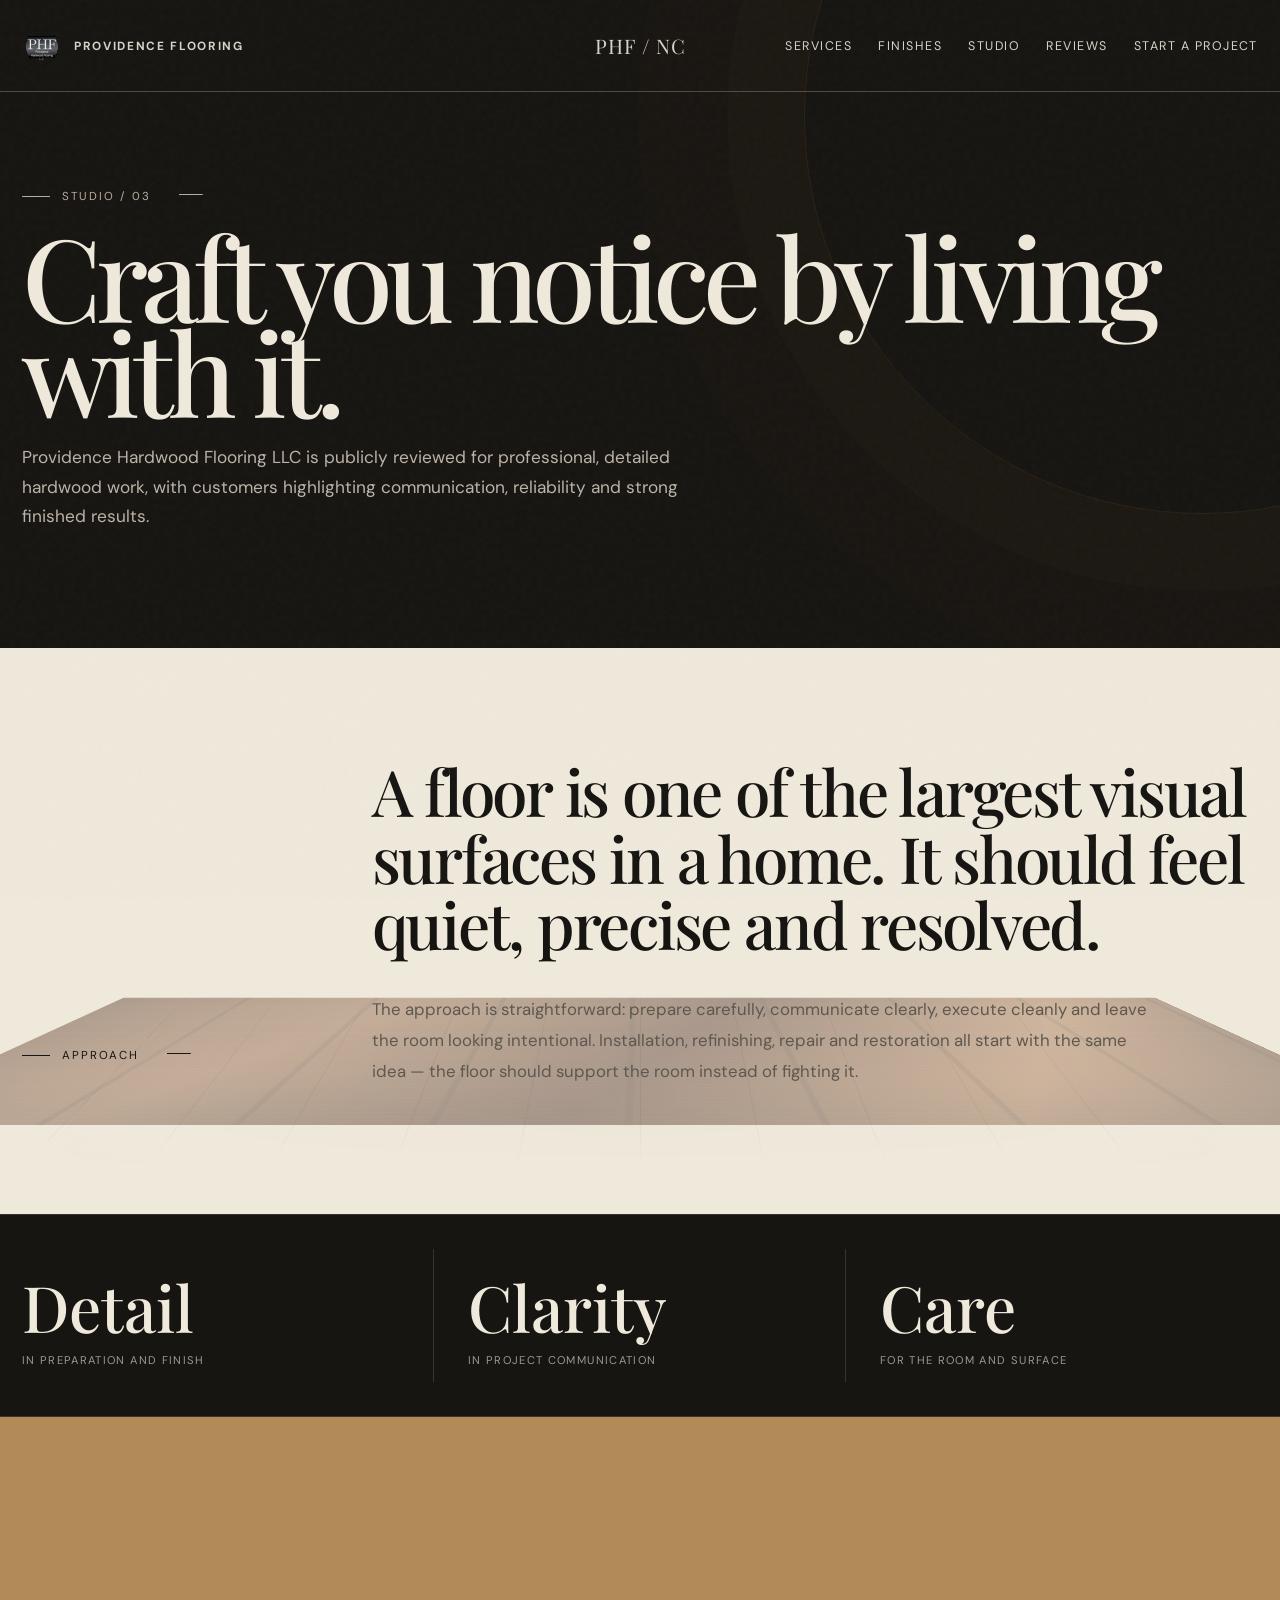
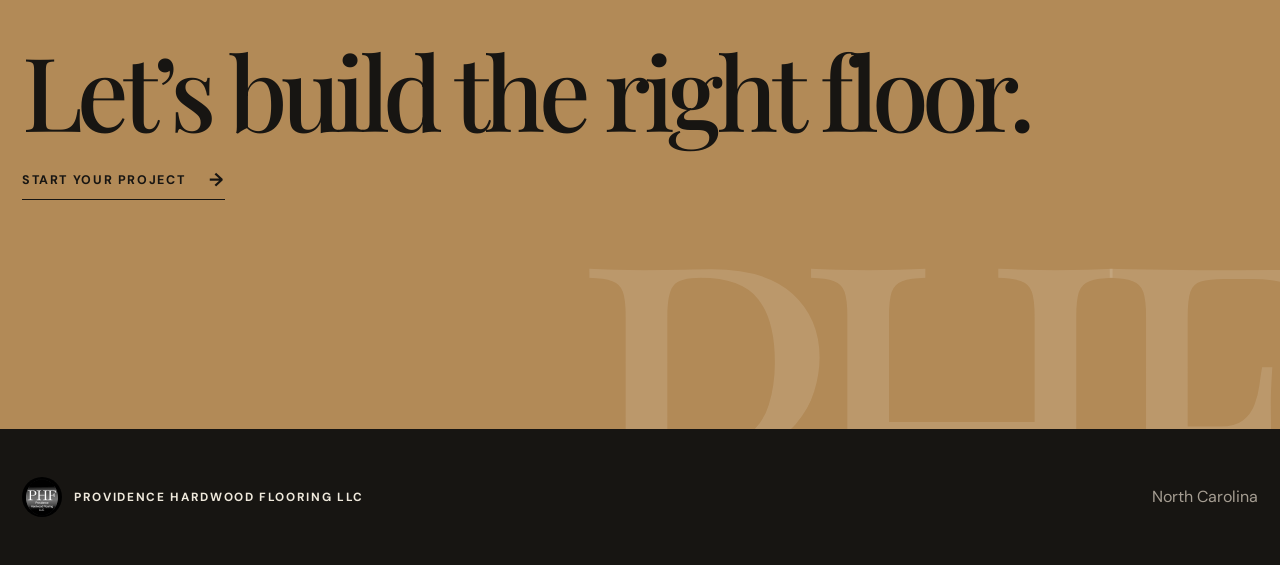
==== commit d25b0cd7: "Add files via upload" ====
--- a/about.html
+++ b/about.html
@@ -1,5 +1,4 @@
-<!doctype html><html lang="en"><head><meta charset="utf-8"><meta name="viewport" content="width=device-width,initial-scale=1">
-<link rel="icon" type="image/jpeg" href="logo.jpeg"><title>The Work | Providence Hardwood Flooring LLC</title><link rel="stylesheet" href="styles.css"></head><body><div class="noise"></div>
+<!doctype html><html lang="en"><head><meta charset="utf-8"><meta name="viewport" content="width=device-width,initial-scale=1"><title>The Work | Providence Hardwood Flooring LLC</title><link rel="stylesheet" href="styles.css"></head><body><div class="noise"></div>
 <header class="nav"><div class="shell nav-inner"><a class="brand" href="index.html"><img src="logo.jpeg" alt="Providence Hardwood Flooring logo"><span>Providence Flooring</span></a><div class="nav-mark">PHF / NC</div><nav class="links"><a href="services.html">Services</a><a href="gallery.html">Finishes</a><a href="about.html">Studio</a><a href="reviews.html">Reviews</a><a href="contact.html">Start a project</a></nav><button class="menu-btn">☰</button></div><div class="mobile-panel"><a href="services.html">Services</a><a href="gallery.html">Finishes</a><a href="about.html">Studio</a><a href="reviews.html">Reviews</a><a href="contact.html">Start a project</a></div></header>
 <main><section class="page-hero"><div class="shell"><div class="section-label">Studio / 03</div><h1>Craft you notice by living with it.</h1><p>Providence Hardwood Flooring LLC is publicly reviewed for professional, detailed hardwood work, with customers highlighting communication, reliability and strong finished results.</p></div></section>
 <section class="content-section"><div class="shell editorial-grid"><div class="section-label">Approach</div><div class="editorial-main"><p class="large-copy">A floor is one of the largest visual surfaces in a home. It should feel quiet, precise and resolved.</p><p class="body-copy">The approach is straightforward: prepare carefully, communicate clearly, execute cleanly and leave the room looking intentional. Installation, refinishing, repair and restoration all start with the same idea — the floor should support the room instead of fighting it.</p></div></div></section>
--- a/styles.css
+++ b/styles.css
@@ -1204,614 +1204,3 @@
       transparent 70%);
   filter:blur(1.5px);
 }
-
-
-/* =========================================================
-   V11 FINAL POLISH
-   Solid logo + favicon + cleaner first-person floor camera.
-   ========================================================= */
-
-/* Solid brand mark — no see-through / color shifting */
-.brand img,
-.nav .brand img,
-.footer .brand img{
-  opacity:1!important;
-  filter:none!important;
-  mix-blend-mode:normal!important;
-  background:#fff!important;
-  border-radius:50%!important;
-  box-shadow:0 0 0 1px rgba(255,255,255,.16),0 6px 18px rgba(0,0,0,.16)!important;
-}
-
-/* Keep nav/logo visually stable over every background */
-.home-v2 .nav .brand,
-.home-v2 .footer .brand{
-  mix-blend-mode:normal!important;
-}
-.home-v2 .nav .brand img{
-  background:#fff!important;
-}
-
-/* First-person renovation scene: remove "room set" feeling */
-.phf-room-back,
-.phf-room-window,
-.phf-room-art,
-.phf-room-table{
-  display:none!important;
-}
-
-.phf-room-reveal{
-  perspective:1500px;
-  transform:
-    translate3d(0,var(--camera-drop-y,0),0)
-    scale(var(--room-scale,1.16))
-    rotateX(var(--camera-pitch,0deg));
-  transform-origin:center var(--camera-origin,58%);
-}
-
-/* Walls/ceiling exist only as peripheral doorway context and fade rapidly */
-.phf-room-wall-left{
-  clip-path:polygon(0 0,100% 12%,100% 100%,0 100%)!important;
-}
-.phf-room-wall-right{
-  clip-path:polygon(0 12%,100% 0,100% 100%,0 100%)!important;
-}
-.phf-room-ceiling{
-  height:21%!important;
-  opacity:var(--ceiling-opacity,1)!important;
-}
-.phf-room-wall{
-  opacity:var(--wall-opacity,1)!important;
-}
-
-/* Floor takes over the viewport as camera looks down */
-.phf-floor-stage{
-  left:-36%!important;
-  right:-36%!important;
-  bottom:-48%!important;
-  height:132%!important;
-  transform:
-    perspective(1250px)
-    rotateX(var(--floor-angle,68deg))
-    rotateZ(var(--floor-roll,0deg))
-    translate3d(0,var(--floor-camera-y,0),var(--floor-camera-z,0))
-    scale(var(--floor-zoom,1));
-  transform-origin:center bottom!important;
-}
-
-/* Make worn floor more obviously old/crusty */
-.phf-old-floor i{
-  background:
-    repeating-linear-gradient(0deg,rgba(0,0,0,.22) 0 3px,transparent 3px 10px),
-    repeating-linear-gradient(90deg,rgba(255,255,255,.012) 0 1px,transparent 1px 9px),
-    linear-gradient(90deg,#322820,#514236 31%,#2c241e 64%,#46372d 100%)!important;
-}
-.phf-old-floor:after{
-  background:
-    radial-gradient(ellipse at 18% 63%,rgba(20,12,8,.42),transparent 13%),
-    radial-gradient(ellipse at 74% 30%,rgba(28,17,11,.38),transparent 15%),
-    radial-gradient(ellipse at 52% 78%,rgba(19,12,8,.33),transparent 11%),
-    repeating-linear-gradient(14deg,transparent 0 45px,rgba(16,9,6,.17) 47px 50px)!important;
-}
-
-/* New floor: richer + cleaner + shinier */
-.phf-new-floor i{
-  background:
-    repeating-linear-gradient(0deg,rgba(255,255,255,.08) 0 2px,transparent 2px 11px),
-    linear-gradient(90deg,#9a6038,#cf8d58 27%,#774629 53%,#c17b49 78%,#815031)!important;
-  box-shadow:
-    inset 2px 0 rgba(255,255,255,.13),
-    inset -2px 0 rgba(0,0,0,.12),
-    0 0 26px rgba(255,219,174,.035)!important;
-}
-
-/* Reduce side labels so the visual carries the scene */
-.phf-renovation-label{
-  bottom:22px!important;
-  right:24px!important;
-  opacity:.74;
-}
-
-@media(max-width:900px){
-  .phf-floor-stage{
-    left:-90%!important;
-    right:-90%!important;
-    bottom:-49%!important;
-    height:135%!important;
-  }
-}
-
-
-/* =========================================================
-   V12 — CLEAN ENTRY SCENE
-   Removes the giant flat bars/panels completely.
-   ========================================================= */
-
-.phf-portal{
-  height:340vh!important;
-  min-height:2450px!important;
-  background:#0c0a08!important;
-}
-
-.phf-portal-pin{
-  background:
-    radial-gradient(circle at 50% 18%,rgba(191,137,87,.12),transparent 30%),
-    linear-gradient(#17120e,#0b0907 74%)!important;
-}
-
-.phf-renovation-scene{
-  position:absolute;
-  inset:0;
-  overflow:hidden;
-  perspective:1500px;
-  background:
-    radial-gradient(circle at 50% 20%,rgba(206,151,96,.12),transparent 30%),
-    linear-gradient(#17120e,#0b0907 72%);
-}
-
-/* wipe out old blocky house / wall pieces */
-.phf-house-exterior,
-.phf-house-sky,
-.phf-house-front,
-.phf-window,
-.phf-front-step,
-.phf-room-reveal,
-.phf-room-wall,
-.phf-room-ceiling,
-.phf-room-back,
-.phf-floor-stage{
-  display:none!important;
-}
-
-/* Entry fills the frame elegantly instead of using giant rectangles */
-.phf-entry-world{
-  position:absolute;
-  inset:0;
-  z-index:6;
-  opacity:var(--outside-opacity,1);
-  transform:
-    translateY(var(--entry-world-y,0))
-    scale(var(--outside-scale,1));
-  transform-origin:center 58%;
-}
-
-.phf-entry-ambient{
-  position:absolute;
-  inset:0;
-  background:
-    radial-gradient(circle at 50% 44%,rgba(244,191,128,.10),transparent 28%),
-    linear-gradient(to bottom,rgba(255,255,255,.025),transparent 36%);
-}
-
-.phf-entry-architecture{
-  position:absolute;
-  left:50%;
-  top:54%;
-  width:min(70vw,920px);
-  height:min(72vh,720px);
-  transform:translate(-50%,-50%);
-  background:
-    linear-gradient(90deg,
-      rgba(44,35,29,.96) 0 12%,
-      rgba(77,60,47,.96) 12% 88%,
-      rgba(42,33,27,.96) 88% 100%);
-  box-shadow:
-    0 45px 120px rgba(0,0,0,.52),
-    inset 0 1px rgba(255,255,255,.045);
-  border-radius:3px;
-}
-
-.phf-entry-architecture:before{
-  content:"";
-  position:absolute;
-  inset:0;
-  pointer-events:none;
-  background:
-    repeating-linear-gradient(0deg,transparent 0 42px,rgba(0,0,0,.06) 43px 44px);
-  opacity:.55;
-}
-
-.phf-entry-column{
-  position:absolute;
-  top:0;
-  bottom:0;
-  width:7%;
-  background:linear-gradient(90deg,#2f251f,#584335 50%,#30251f);
-  box-shadow:inset -1px 0 rgba(255,255,255,.035), inset 1px 0 rgba(0,0,0,.18);
-}
-.phf-entry-column-left{left:0}
-.phf-entry-column-right{right:0}
-
-.phf-entry-sideglass{
-  position:absolute;
-  top:19%;
-  width:14%;
-  height:48%;
-  display:grid;
-  grid-template-rows:repeat(3,1fr);
-  border:8px solid #241c17;
-  background:#16120f;
-  box-shadow:inset 0 0 25px rgba(0,0,0,.35);
-}
-.phf-entry-sideglass-left{left:13%}
-.phf-entry-sideglass-right{right:13%}
-.phf-entry-sideglass span{
-  border-bottom:1px solid rgba(255,255,255,.08);
-  background:
-    linear-gradient(145deg,rgba(255,220,176,.12),rgba(255,255,255,.015));
-}
-.phf-entry-sideglass span:last-child{border-bottom:0}
-
-.phf-entry-doorframe{
-  position:absolute;
-  left:50%;
-  bottom:0;
-  width:31%;
-  height:69%;
-  transform:translateX(-50%);
-  border:11px solid #211915;
-  border-bottom:0;
-  background:#100d0b;
-  perspective:1200px;
-  box-shadow:0 0 0 1px rgba(255,255,255,.025);
-}
-
-.phf-entry-door{
-  position:absolute;
-  inset:0;
-  transform-origin:left center;
-  transform:rotateY(var(--entry-door-angle,0deg));
-  background:
-    linear-gradient(90deg,rgba(255,255,255,.045),transparent 18% 82%,rgba(0,0,0,.18)),
-    linear-gradient(#765035,#4e3324);
-  box-shadow:0 20px 55px rgba(0,0,0,.42);
-  z-index:4;
-}
-
-.phf-door-inset{
-  position:absolute;
-  left:15%;
-  right:15%;
-  border:2px solid rgba(30,19,13,.45);
-  box-shadow:inset 0 0 0 3px rgba(255,255,255,.02);
-}
-.phf-door-inset-a{top:10%;height:21%}
-.phf-door-inset-b{top:37%;height:21%}
-.phf-door-inset-c{top:65%;height:23%}
-
-.phf-door-handle{
-  position:absolute;
-  right:12%;
-  top:52%;
-  width:14px;
-  height:14px;
-  border-radius:50%;
-  background:radial-gradient(circle at 35% 35%,#f0d49d,#8b6239);
-  box-shadow:0 0 16px rgba(233,190,124,.26);
-}
-
-.phf-entry-warmth{
-  position:absolute;
-  inset:-5%;
-  opacity:var(--entry-warmth,0);
-  background:
-    radial-gradient(ellipse at 50% 58%,rgba(255,219,169,.85),rgba(244,164,78,.14) 40%,transparent 71%);
-  filter:blur(10px);
-}
-
-.phf-entry-threshold{
-  position:absolute;
-  left:32%;
-  right:32%;
-  bottom:-1.5%;
-  height:5%;
-  background:linear-gradient(#473022,#2c2019);
-  box-shadow:0 12px 28px rgba(0,0,0,.34);
-}
-
-/* After entering, the camera becomes almost entirely the floor */
-.phf-floor-view{
-  position:absolute;
-  left:-18%;
-  right:-18%;
-  top:0;
-  bottom:-12%;
-  z-index:5;
-  opacity:var(--floor-view-opacity,0);
-  transform:
-    perspective(1250px)
-    rotateX(var(--floor-angle,68deg))
-    translateY(var(--floor-camera-y,20vh))
-    scale(var(--floor-zoom,1));
-  transform-origin:center bottom;
-  overflow:hidden;
-}
-
-.phf-floor-view .phf-floor-surface{
-  position:absolute;
-  inset:-5%;
-  display:grid;
-  grid-template-columns:repeat(14,1fr);
-  gap:7px;
-}
-
-.phf-floor-view .phf-floor-surface i{
-  display:block;
-  border-left:1px solid rgba(0,0,0,.16);
-  border-right:1px solid rgba(255,255,255,.035);
-}
-
-/* crusty starting floor */
-.phf-old-floor{
-  opacity:var(--old-floor-opacity,1)!important;
-  filter:
-    saturate(var(--old-sat,.28))
-    brightness(var(--old-brightness,.52))
-    contrast(var(--old-contrast,1.2))!important;
-}
-.phf-old-floor i{
-  background:
-    repeating-linear-gradient(0deg,rgba(0,0,0,.22) 0 3px,transparent 3px 10px),
-    repeating-linear-gradient(90deg,rgba(255,255,255,.012) 0 1px,transparent 1px 9px),
-    linear-gradient(90deg,#2e251f,#514137 31%,#2b231d 64%,#45362d)!important;
-}
-.phf-old-floor:after{
-  content:"";
-  position:absolute;
-  inset:0;
-  background:
-    radial-gradient(ellipse at 18% 63%,rgba(18,11,7,.43),transparent 13%),
-    radial-gradient(ellipse at 74% 30%,rgba(26,16,10,.39),transparent 15%),
-    radial-gradient(ellipse at 52% 78%,rgba(18,11,7,.34),transparent 11%),
-    repeating-linear-gradient(14deg,transparent 0 44px,rgba(15,9,6,.18) 46px 49px);
-  opacity:var(--old-grime-opacity,1);
-}
-
-/* polished finished floor */
-.phf-new-floor{
-  opacity:var(--new-floor-opacity,0)!important;
-  clip-path:inset(var(--new-floor-clip,100%) 0 0 0)!important;
-}
-.phf-new-floor i{
-  background:
-    repeating-linear-gradient(0deg,rgba(255,255,255,.08) 0 2px,transparent 2px 11px),
-    linear-gradient(90deg,#995f38,#d09059 27%,#77462a 53%,#c57d4a 78%,#815030)!important;
-  box-shadow:
-    inset 2px 0 rgba(255,255,255,.13),
-    inset -2px 0 rgba(0,0,0,.12),
-    0 0 28px rgba(255,220,177,.03)!important;
-}
-
-.phf-floor-view .phf-refinish-wave,
-.phf-floor-view .phf-floor-shine,
-.phf-floor-view .phf-floor-focus-vignette{
-  position:absolute;
-  pointer-events:none;
-}
-.phf-floor-view .phf-refinish-wave{
-  left:0;right:0;
-  top:calc((1 - var(--refinish-progress,0))*100% - 5%);
-  height:10%;
-  background:linear-gradient(to bottom,transparent,rgba(255,218,164,.30),rgba(255,255,255,.48),rgba(255,185,100,.15),transparent);
-  filter:blur(8px);
-  opacity:var(--refinish-wave-opacity,0);
-  mix-blend-mode:screen;
-}
-.phf-floor-view .phf-floor-shine{
-  inset:-8%;
-  opacity:var(--shine-opacity,0);
-  background:
-    linear-gradient(112deg,transparent 24%,rgba(255,245,224,.05) 34%,rgba(255,238,209,.22) 42%,rgba(255,255,255,.8) 49%,rgba(255,243,222,.16) 57%,transparent 70%);
-  transform:translateX(var(--shine-x,-70%));
-  mix-blend-mode:screen;
-  filter:blur(1.5px);
-}
-.phf-floor-view .phf-floor-focus-vignette{
-  inset:0;
-  opacity:var(--floor-vignette,0);
-  background:radial-gradient(ellipse at 50% 76%,transparent 18%,rgba(0,0,0,.12) 44%,rgba(0,0,0,.55) 92%);
-}
-
-@media(max-width:900px){
-  .phf-entry-architecture{width:92vw;height:64vh}
-  .phf-entry-sideglass{display:none}
-  .phf-entry-doorframe{width:44%;height:61%}
-  .phf-floor-view{left:-70%;right:-70%}
-}
-
-
-/* =========================================================
-   V13 GUARANTEED FLOOR SCENE
-   Unique classes, isolated from all previous scene CSS.
-   ========================================================= */
-.phf-portal{
-  height:360vh!important;
-  min-height:2600px!important;
-  position:relative!important;
-  overflow:visible!important;
-  background:#0d0b09!important;
-}
-.phf-portal-pin{
-  position:sticky!important;
-  top:0!important;
-  height:100vh!important;
-  min-height:650px!important;
-  width:100%!important;
-  overflow:hidden!important;
-  background:#0d0b09!important;
-}
-
-/* Door scene */
-.reno-door-scene{
-  position:absolute!important;
-  inset:0!important;
-  z-index:5!important;
-  opacity:var(--reno-door-scene-opacity,1)!important;
-  transform:scale(var(--reno-door-scene-scale,1))!important;
-  transform-origin:center 60%!important;
-  background:
-    radial-gradient(circle at 50% 45%,rgba(196,139,86,.13),transparent 26%),
-    linear-gradient(#17130f,#0c0a08 78%)!important;
-}
-.reno-house{
-  position:absolute;
-  left:50%;top:54%;
-  width:min(72vw,900px);
-  height:min(72vh,700px);
-  transform:translate(-50%,-50%);
-  background:
-    repeating-linear-gradient(0deg,transparent 0 39px,rgba(0,0,0,.055) 40px 41px),
-    linear-gradient(90deg,#342820,#5d4939 50%,#33271f);
-  border:1px solid rgba(255,255,255,.035);
-  box-shadow:0 45px 120px rgba(0,0,0,.55);
-}
-.reno-door-frame{
-  position:absolute;
-  left:50%;bottom:0;
-  width:32%;height:70%;
-  transform:translateX(-50%);
-  border:12px solid #211914;
-  border-bottom:0;
-  background:#0c0a08;
-  perspective:1200px;
-}
-.reno-door{
-  position:absolute;inset:0;
-  transform-origin:left center;
-  transform:rotateY(var(--reno-door-angle,0deg));
-  background:
-    linear-gradient(90deg,rgba(255,255,255,.045),transparent 20% 82%,rgba(0,0,0,.18)),
-    linear-gradient(#795139,#4b3123);
-  z-index:3;
-  box-shadow:0 15px 40px rgba(0,0,0,.4);
-}
-.reno-panel{
-  position:absolute;left:15%;right:15%;
-  border:2px solid rgba(27,17,12,.5);
-  box-shadow:inset 0 0 0 3px rgba(255,255,255,.018);
-}
-.reno-panel.p1{top:10%;height:21%}
-.reno-panel.p2{top:38%;height:20%}
-.reno-panel.p3{top:65%;height:23%}
-.reno-knob{
-  position:absolute;right:12%;top:52%;
-  width:14px;height:14px;border-radius:50%;
-  background:radial-gradient(circle at 35% 35%,#f0d49d,#805a35);
-}
-.reno-light{
-  position:absolute;inset:-8%;
-  opacity:var(--reno-light-opacity,0);
-  background:radial-gradient(ellipse,rgba(255,220,170,.85),rgba(241,159,76,.12) 43%,transparent 72%);
-  filter:blur(10px);
-}
-
-/* FLOOR: starts hidden, then takes over the ENTIRE viewport */
-.reno-floor-scene{
-  position:absolute!important;
-  inset:0!important;
-  z-index:8!important;
-  opacity:var(--reno-floor-opacity,0)!important;
-  transform:
-    perspective(1100px)
-    rotateX(var(--reno-floor-angle,66deg))
-    scale(var(--reno-floor-scale,1.05))
-    translateY(var(--reno-floor-y,18vh))!important;
-  transform-origin:center bottom!important;
-  background:#261d17!important;
-  overflow:hidden!important;
-}
-
-.reno-floor{
-  position:absolute!important;
-  inset:-25%!important;
-  background-size:112px 100%,112px 100%,100% 100%!important;
-}
-
-/* Explicit plank pattern: horizontal seams + vertical staggered board joints */
-.reno-floor-old{
-  z-index:1!important;
-  opacity:var(--reno-old-opacity,1)!important;
-  background:
-    repeating-linear-gradient(0deg,
-      transparent 0 74px,
-      rgba(15,9,6,.72) 74px 78px,
-      rgba(255,255,255,.025) 78px 79px),
-    repeating-linear-gradient(90deg,
-      transparent 0 108px,
-      rgba(17,10,7,.55) 108px 112px),
-    linear-gradient(90deg,#332820,#564337 28%,#2d241e 55%,#4a382e 78%,#30261f)!important;
-  filter:saturate(.35) brightness(.66) contrast(1.15)!important;
-}
-.reno-floor-old:after{
-  content:"";
-  position:absolute;inset:0;
-  background:
-    radial-gradient(ellipse at 18% 65%,rgba(9,5,3,.36),transparent 10%),
-    radial-gradient(ellipse at 70% 31%,rgba(12,7,4,.32),transparent 12%),
-    radial-gradient(ellipse at 48% 78%,rgba(10,6,4,.28),transparent 9%),
-    repeating-linear-gradient(13deg,transparent 0 53px,rgba(20,12,8,.12) 54px 57px);
-}
-
-.reno-floor-new{
-  z-index:2!important;
-  opacity:var(--reno-new-opacity,0)!important;
-  clip-path:inset(var(--reno-new-clip,100%) 0 0 0)!important;
-  background:
-    repeating-linear-gradient(0deg,
-      transparent 0 74px,
-      rgba(67,34,17,.70) 74px 77px,
-      rgba(255,255,255,.07) 77px 78px),
-    repeating-linear-gradient(90deg,
-      transparent 0 108px,
-      rgba(69,34,17,.50) 108px 112px),
-    linear-gradient(90deg,#92572f,#d18a4d 25%,#754020 52%,#c5773f 77%,#824827)!important;
-  filter:saturate(1.1) brightness(1.08) contrast(1.03)!important;
-  box-shadow:inset 0 0 100px rgba(255,204,143,.08)!important;
-}
-.reno-floor-new:after{
-  content:"";
-  position:absolute;inset:0;
-  background:
-    repeating-linear-gradient(8deg,transparent 0 31px,rgba(255,235,205,.035) 32px 33px),
-    linear-gradient(115deg,transparent 20%,rgba(255,242,219,.08) 42%,transparent 61%);
-  mix-blend-mode:screen;
-}
-
-.reno-reveal-edge{
-  position:absolute;
-  left:0;right:0;
-  top:var(--reno-edge-top,100%);
-  height:70px;
-  z-index:4;
-  transform:translateY(-50%);
-  opacity:var(--reno-edge-opacity,0);
-  background:linear-gradient(to bottom,transparent,rgba(255,221,175,.28),rgba(255,255,255,.55),rgba(219,137,70,.18),transparent);
-  filter:blur(9px);
-  mix-blend-mode:screen;
-}
-.reno-shine{
-  position:absolute;inset:-20%;
-  z-index:5;
-  opacity:var(--reno-shine-opacity,0);
-  transform:translateX(var(--reno-shine-x,-75%));
-  background:linear-gradient(112deg,transparent 32%,rgba(255,246,230,.10) 40%,rgba(255,255,255,.72) 48%,rgba(255,235,205,.12) 56%,transparent 66%);
-  filter:blur(2px);
-  mix-blend-mode:screen;
-}
-.reno-floor-vignette{
-  position:absolute;inset:0;z-index:6;
-  pointer-events:none;
-  opacity:var(--reno-vignette,.45);
-  background:radial-gradient(ellipse at 50% 68%,transparent 22%,rgba(0,0,0,.10) 48%,rgba(0,0,0,.52) 100%);
-}
-
-/* keep text above door, then fade it before floor takeover */
-.phf-portal-copy{z-index:20!important}
-.phf-renovation-label{z-index:30!important}
-.phf-portal .phf-scene-progress{z-index:40!important}
-
-@media(max-width:900px){
-  .reno-house{width:92vw;height:64vh}
-  .reno-door-frame{width:46%;height:62%}
-  .reno-floor-scene{inset:-5%!important}
-}
